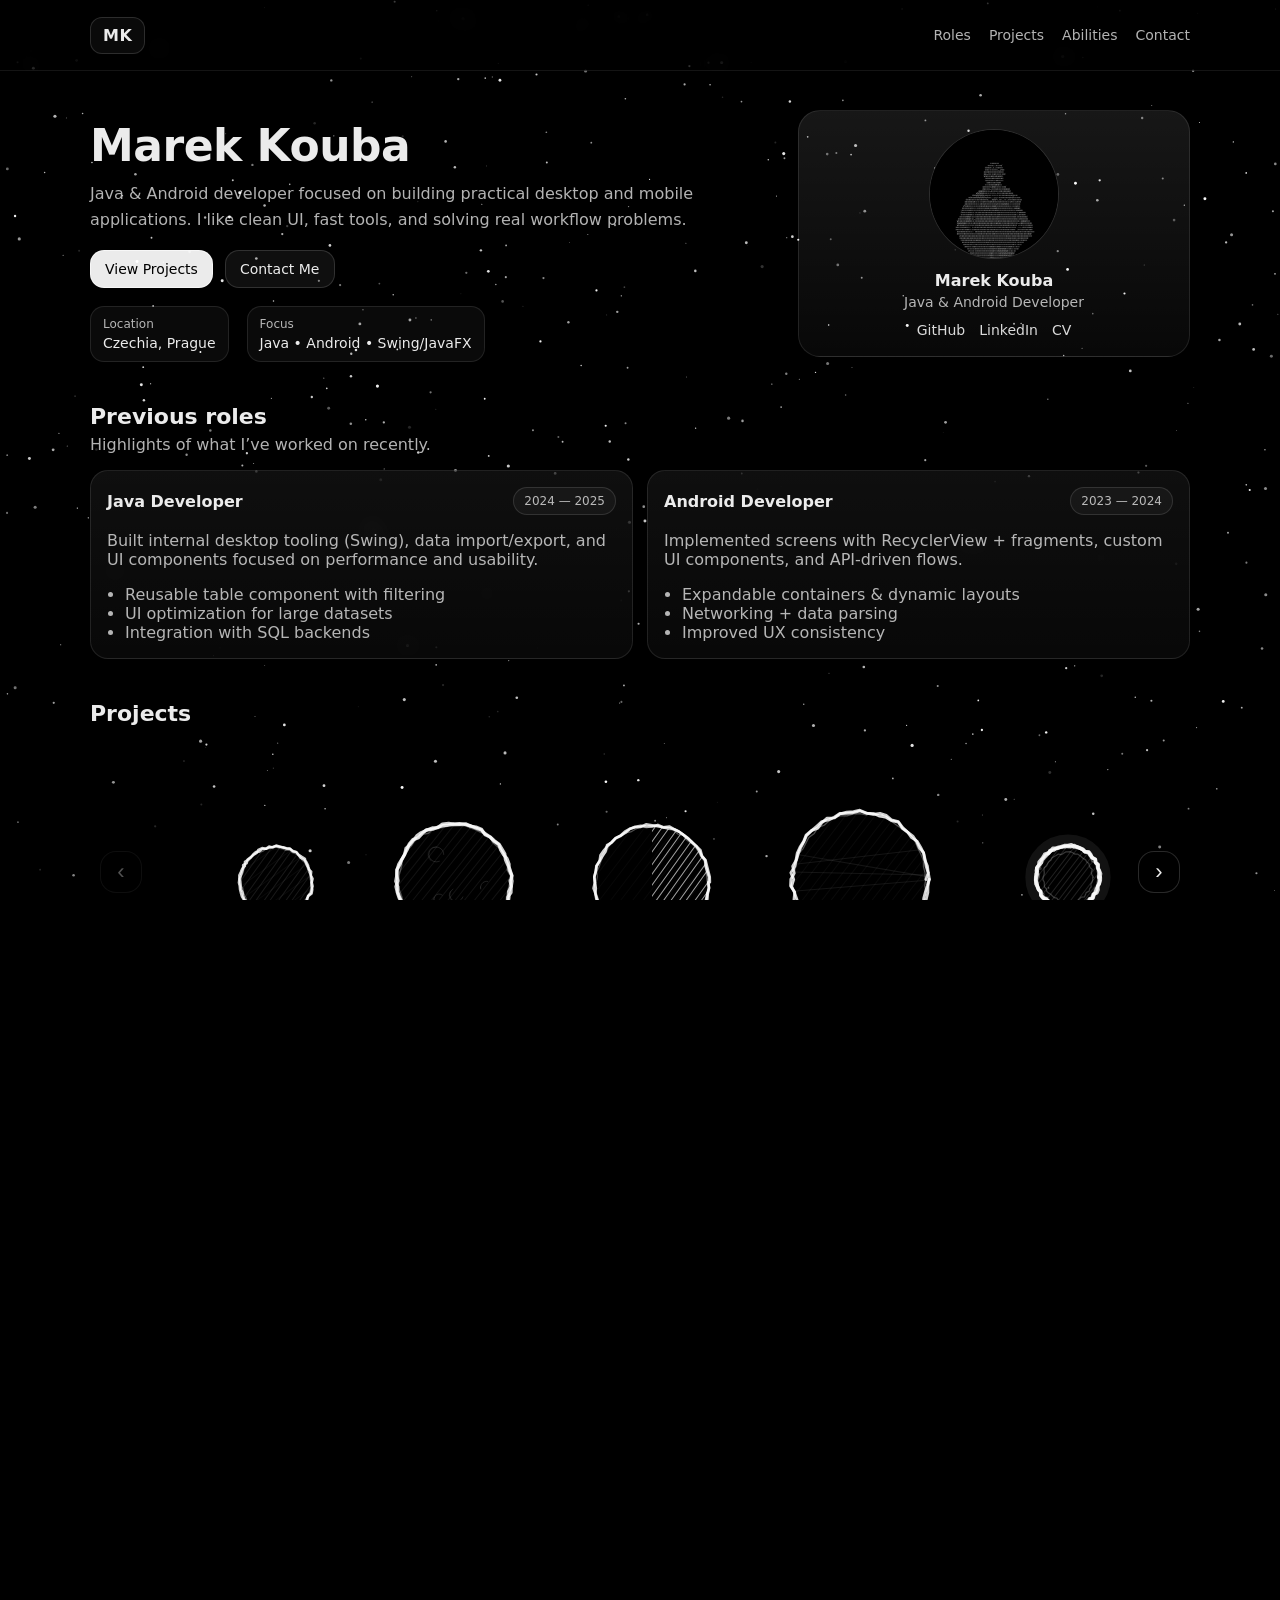
==== public/index.html @ e380ff1f "Added skill constelation" ====
<!doctype html>
<html lang="en">

<head>
  <meta charset="UTF-8" />
  <meta name="viewport" content="width=device-width, initial-scale=1.0" />
  <title>Marek Kouba</title>
  <link rel="stylesheet" href="../src/styles/background.css" />
  <link rel="stylesheet" href="../src/styles/styles.css" />
  <link rel="stylesheet" href="../src/styles/planets.css" />
</head>

<body>
  <canvas id="starfield" aria-hidden="true"></canvas>

  <header class="topbar">
    <div class="container topbar__inner">
      <a class="brand" href="#top">MK</a>
      <nav class="nav">
        <a href="#roles">Roles</a>
        <a href="#projects">Projects</a>
        <a href="#skills">Abilities</a>
        <a href="#contact">Contact</a>
      </nav>
    </div>
  </header>

  <main id="top" class="container page">
    <!-- HERO -->
    <section class="hero">
      <div class="hero__left">
        <h1 class="hero__title">Marek Kouba</h1>
        <p class="hero__subtitle">
          Java & Android developer focused on building practical desktop and mobile applications.
          I like clean UI, fast tools, and solving real workflow problems.
        </p>

        <div class="hero__cta">
          <a class="btn btn--primary" href="#projects">View Projects</a>
          <a class="btn btn--ghost" href="#contact">Contact Me</a>
        </div>

        <div class="hero__meta">
          <div class="meta-item">
            <span class="meta-label">Location</span>
            <span class="meta-value">Czechia, Prague</span>
          </div>
          <div class="meta-item">
            <span class="meta-label">Focus</span>
            <span class="meta-value">Java • Android • Swing/JavaFX</span>
          </div>
        </div>
      </div>

      <aside class="hero__right">
        <div class="avatar-card">
          <img class="avatar" src="./assets/img/profile.png" alt="Profile photo of Marek Kouba" />
          <div class="avatar-card__text">
            <div class="avatar-card__name">Marek Kouba</div>
            <div class="avatar-card__desc">Java & Android Developer</div>
          </div>
          <div class="avatar-card__links">
            <a href="https://github.com/ArqonOne" target="blank" aria-label="GitHub">GitHub</a>
            <a href="https://www.linkedin.com/in/marek-kouba-42253a305/" target="blank" aria-label="LinkedIn">LinkedIn</a>
            <a href="#" aria-label="CV">CV</a>
          </div>
        </div>
      </aside>
    </section>

    <!-- ROLES -->
    <section id="roles" class="section">
      <div class="section__head">
        <h2>Previous roles</h2>
        <p>Highlights of what I’ve worked on recently.</p>
      </div>

      <div class="grid grid--2">
        <article class="card">
          <div class="card__top">
            <h3>Java Developer</h3>
            <span class="chip">2024 — 2025</span>
          </div>
          <p class="muted">
            Built internal desktop tooling (Swing), data import/export, and UI components focused on performance
            and usability.
          </p>
          <ul class="list">
            <li>Reusable table component with filtering</li>
            <li>UI optimization for large datasets</li>
            <li>Integration with SQL backends</li>
          </ul>
        </article>

        <article class="card">
          <div class="card__top">
            <h3>Android Developer</h3>
            <span class="chip">2023 — 2024</span>
          </div>
          <p class="muted">
            Implemented screens with RecyclerView + fragments, custom UI components, and API-driven flows.
          </p>
          <ul class="list">
            <li>Expandable containers & dynamic layouts</li>
            <li>Networking + data parsing</li>
            <li>Improved UX consistency</li>
          </ul>
        </article>
      </div>
    </section>

    <!-- PROJECTS (Planets) -->
    <section id="projects" class="section">
      <div class="section__head">
        <h2>Projects</h2>
      </div>

      <div class="planets-block" id="planetsBlock">
        <div id="planetsTip" class="planets-tip" aria-hidden="true"></div>
        <canvas id="planetsCanvas" class="planets-canvas" aria-hidden="true"></canvas>
      </div>

      <!-- Project modal -->
      <div id="projectModal" class="pmodal" aria-hidden="true" role="dialog" aria-label="Project details">
        <div class="pmodal__overlay" data-close></div>

        <div class="pmodal__panel" role="document">
          <button class="pmodal__close" type="button" aria-label="Close" data-close>×</button>

          <div class="pmodal__head">
            <h3 id="pTitle" class="pmodal__title"></h3>
            <a id="pLink" class="pmodal__link" href="#" target="_blank" rel="noopener">More info →</a>
          </div>

          <div class="pmodal__body">
            <p id="pDesc" class="pmodal__desc"></p>

            <div class="pmodal__carousel" aria-label="Project images">
            <button id="pPrev" class="pmodal__nav" type="button" aria-label="Previous image">‹</button>

            <div class="pmodal__imgwrap">
              <img id="pImg" class="pmodal__img" alt="" />
              <div id="pImgEmpty" class="pmodal__empty muted">No images yet.</div>
            </div>

            <button id="pNext" class="pmodal__nav" type="button" aria-label="Next image">›</button>
          </div>

            <div id="pDots" class="pmodal__dots" aria-label="Image selector"></div>
          </div>
        </div>
      </div>
    </section>

    <!-- SKILLS -->
    <section id="skills" class="section">
      <div class="section__head">
        <h2>Abilities</h2>
        <p>Languages, frameworks, tooling — the stack I’m comfortable with.</p>
      </div>

      <div class="constellation-grid">
        <article class="constellation">
          <h3>Core Languages</h3>
          <div class="constellation__map" aria-label="Core Languages skill constellation">
            <span class="skill-star skill-star--large" style="--x: 16%; --y: 38%;">Java</span>
            <span class="skill-star" style="--x: 42%; --y: 18%;">C++</span>
            <span class="skill-star" style="--x: 68%; --y: 40%;">C#</span>
            <span class="skill-star" style="--x: 38%; --y: 72%;">C</span>
            <span class="skill-star" style="--x: 80%; --y: 74%;">Python</span>
          </div>
        </article>

        <article class="constellation">
          <h3>App Interfaces</h3>
          <div class="constellation__map" aria-label="App Interfaces skill constellation">
            <span class="skill-star skill-star--large" style="--x: 20%; --y: 28%;">Android SDK</span>
            <span class="skill-star" style="--x: 56%; --y: 22%;">Swing</span>
            <span class="skill-star" style="--x: 78%; --y: 52%;">JavaFX</span>
            <span class="skill-star" style="--x: 36%; --y: 76%;">RecyclerView</span>
          </div>
        </article>

        <article class="constellation">
          <h3>Data & Automation</h3>
          <div class="constellation__map" aria-label="Data and Automation skill constellation">
            <span class="skill-star skill-star--large" style="--x: 18%; --y: 64%;">SQL</span>
            <span class="skill-star" style="--x: 46%; --y: 26%;">SQL Server</span>
            <span class="skill-star" style="--x: 72%; --y: 34%;">Selenium</span>
            <span class="skill-star" style="--x: 66%; --y: 76%;">Matlab</span>
          </div>
        </article>

        <article class="constellation">
          <h3>Web Tools</h3>
          <div class="constellation__map" aria-label="Web Tools skill constellation">
            <span class="skill-star skill-star--large" style="--x: 20%; --y: 30%;">JavaScript</span>
            <span class="skill-star" style="--x: 56%; --y: 24%;">HTML/CSS</span>
            <span class="skill-star" style="--x: 76%; --y: 62%;">Shopify</span>
            <span class="skill-star" style="--x: 34%; --y: 78%;">Git</span>
            <span class="skill-star" style="--x: 74%; --y: 16%;">Maven</span>
          </div>
        </article>
      </div>
    </section>

    <!-- CONTACT -->
    <!-- <section id="contact" class="section">
        <div class="section__head">
          <h2>Contact me</h2>
          <p>Best way to reach me is email, but feel free to use the form.</p>
        </div>

        <div class="grid grid--2">
          <article class="card">
            <h3>Direct</h3>
            <p class="muted">
              <img src="./assets/icons/icons8-mail-24.png" alt="Email:"/>
              <strong>Email:</strong> <a href="mailto:marekkoubam@gmail.com">marekkoubam@gmail.com</a><br />
              <strong>LinkedIn:</strong> <a href="#https://www.linkedin.com/in/marek-kouba-42253a305">https://www.linkedin.com/in/marek-kouba-42253a305/</a><br />
              <strong>GitHub:</strong> <a href="#">github.com</a><br />
              <strong>LinkedIn:</strong> <a href="#">github.com</a><br />
              <strong>GitHub:</strong> <a href="#">github.com</a><br />
              <strong>GitHub:</strong> <a href="#">github.com</a><br />
              <strong>GitHub:</strong> <a href="#">github.com</a>
            </p>
          </article>

          <article class="card">
            <h3>Message</h3>
            <form class="form" onsubmit="event.preventDefault(); alert('Hook this to Formspree/Supabase next.');">
              <label>
                Name
                <input type="text" name="name" placeholder="Your name" required />
              </label>

              <label>
                Email
                <input type="email" name="email" placeholder="you@email.com" required />
              </label>

              <label>
                Message
                <textarea name="message" rows="5" placeholder="Write your message..." required></textarea>
              </label>

              <button class="btn btn--primary" type="submit">Send</button>
            </form>
          </article>
        </div>
      </section> -->

    <footer class="footer">
      <span class="muted">© <span id="y"></span> Marek Kouba</span>
    </footer>
  </main>

  <script src="../src/js/stars.js"></script>
  <script>
    document.getElementById("y").textContent = new Date().getFullYear();
  </script>
  <script type="module" src="../src/js/projects-planets.js"></script>

</body>

</html>
---- src/styles/background.css ----
:root {
  --bg: #000;
}

/* Base page background */
html,
body {
  height: 100%;
  margin: 0;
  background: var(--bg);
  overflow-x: hidden;
}

/* Background canvas */
#starfield {
  position: fixed;
  inset: 0;
  width: 100vw;
  height: 100vh;
  z-index: 0;
  pointer-events: none;
  display: block;
}
---- src/styles/styles.css ----
:root {
  --text: rgba(255, 255, 255, 0.92);
  --muted: rgba(255, 255, 255, 0.7);
  --card: rgba(255, 255, 255, 0.06);
  --card2: rgba(255, 255, 255, 0.09);
  --border: rgba(255, 255, 255, 0.10);
  --accent: rgba(255, 255, 255, 0.92);
}

html,
body {
  color: var(--text);
  font-family: system-ui, -apple-system, Segoe UI, Roboto, Arial, sans-serif;
}

.container {
  width: min(1100px, calc(100% - 48px));
  margin: 0 auto;
}

.page {
  position: relative;
  z-index: 1;
  padding: 110px 0 64px;
}

/* Topbar */
.topbar {
  position: fixed;
  top: 0;
  left: 0;
  right: 0;
  z-index: 5;
  background: rgba(0, 0, 0, 0.35);
  border-bottom: 1px solid rgba(255, 255, 255, 0.08);
  backdrop-filter: blur(10px);
}

.topbar__inner {
  display: flex;
  align-items: center;
  justify-content: space-between;
  height: 70px;
}

.brand {
  text-decoration: none;
  color: var(--text);
  font-weight: 700;
  letter-spacing: 0.5px;
  border: 1px solid rgba(255, 255, 255, 0.14);
  border-radius: 12px;
  padding: 8px 12px;
  background: rgba(255, 255, 255, 0.04);
}

.nav {
  display: flex;
  gap: 18px;
}

.nav a {
  color: var(--muted);
  text-decoration: none;
  font-size: 14px;
}

.nav a:hover {
  color: var(--text);
}

/* Sections */
.section {
  margin-top: 42px;
}

.section__head {
  margin-bottom: 16px;
}

.section__head h2 {
  margin: 0 0 6px;
  font-size: 22px;
}

.section__head p {
  margin: 0;
  color: var(--muted);
}

.hero {
  display: grid;
  grid-template-columns: 1.4fr 0.8fr;
  gap: 22px;
  align-items: start;
}

.hero__title {
  margin: 10px 0 10px;
  font-size: 44px;
  letter-spacing: -0.5px;
}

.hero__subtitle {
  margin: 0;
  color: var(--muted);
  line-height: 1.6;
  max-width: 60ch;
}

.hero__cta {
  display: flex;
  gap: 12px;
  margin-top: 18px;
}

.hero__meta {
  display: flex;
  gap: 18px;
  margin-top: 18px;
  flex-wrap: wrap;
}

.meta-item {
  padding: 10px 12px;
  border: 1px solid var(--border);
  border-radius: 14px;
  background: rgba(255, 255, 255, 0.04);
}

.meta-label {
  display: block;
  font-size: 12px;
  color: var(--muted);
}

.meta-value {
  display: block;
  margin-top: 4px;
  font-size: 14px;
}

/* Cards + grids */
.grid {
  display: grid;
  gap: 14px;
}

.grid--2 {
  grid-template-columns: repeat(2, minmax(0, 1fr));
}

.grid--3 {
  grid-template-columns: repeat(3, minmax(0, 1fr));
}

.card {
  border: 1px solid var(--border);
  border-radius: 18px;
  background: linear-gradient(180deg, var(--card), rgba(255, 255, 255, 0.03));
  backdrop-filter: blur(10px);
  padding: 16px 16px;
}

.card__top {
  display: flex;
  align-items: center;
  justify-content: space-between;
  gap: 12px;
}

.card h3 {
  margin: 0;
  font-size: 16px;
}

.muted {
  color: var(--muted);
}

.list {
  margin: 10px 0 0;
  padding-left: 18px;
  color: var(--muted);
}

.chip {
  font-size: 12px;
  padding: 6px 10px;
  border-radius: 999px;
  border: 1px solid rgba(255, 255, 255, 0.12);
  background: rgba(255, 255, 255, 0.04);
  color: var(--muted);
}

.card__links {
  display: flex;
  gap: 12px;
  margin-top: 12px;
}

.card__links a,
.avatar-card__links a,
.card a {
  color: rgba(255, 255, 255, 0.85);
  text-decoration: none;
  font-size: 14px;
}

.card a:hover {
  text-decoration: underline;
}

/* Avatar card */
.avatar-card {
  border: 1px solid var(--border);
  border-radius: 22px;
  background: linear-gradient(180deg, var(--card2), rgba(255, 255, 255, 0.03));
  padding: 18px;
  display: grid;
  gap: 12px;
  justify-items: center;
  text-align: center;
}

.avatar {
  width: 128px;
  height: 128px;
  border-radius: 50%;
  object-fit: cover;
  background: #000;
  border: 1px solid rgba(255, 255, 255, 0.18);
}

.avatar-card__name {
  font-weight: 700;
}

.avatar-card__desc {
  margin-top: 4px;
  color: var(--muted);
  font-size: 14px;
}

.avatar-card__links {
  display: flex;
  gap: 14px;
}

/* Skills pills */
.pill-grid {
  display: flex;
  flex-wrap: wrap;
  gap: 10px;
  margin-top: 10px;
}

.pill {
  padding: 8px 10px;
  border-radius: 999px;
  border: 1px solid rgba(255, 255, 255, 0.12);
  background: rgba(255, 255, 255, 0.04);
  color: rgba(255, 255, 255, 0.85);
  font-size: 13px;
}

/* Skill constellations */
.constellation-grid {
  display: grid;
  grid-template-columns: repeat(2, minmax(0, 1fr));
  gap: 14px;
}

.constellation {
  border: 1px solid var(--border);
  border-radius: 8px;
  background:
    radial-gradient(circle at 18% 24%, rgba(255,255,255,0.16) 0 1px, transparent 1.6px),
    radial-gradient(circle at 82% 18%, rgba(255,255,255,0.10) 0 1px, transparent 1.6px),
    radial-gradient(circle at 62% 78%, rgba(255,255,255,0.12) 0 1px, transparent 1.6px),
    linear-gradient(180deg, rgba(255,255,255,0.055), rgba(255,255,255,0.025));
  padding: 14px;
  overflow: hidden;
}

.constellation h3 {
  margin: 0;
  font-size: 15px;
  letter-spacing: 0;
}

.constellation__map {
  position: relative;
  height: 190px;
  margin-top: 10px;
}

.constellation__lines {
  position: absolute;
  inset: 0;
  width: 100%;
  height: 100%;
  overflow: visible;
  pointer-events: none;
}

.constellation__lines line {
  fill: none;
  stroke: rgba(255,255,255,0.52);
  stroke-width: 0.7;
  stroke-linecap: round;
  vector-effect: non-scaling-stroke;
  filter: drop-shadow(0 0 7px rgba(255,255,255,0.22));
}

.skill-star {
  position: absolute;
  left: var(--x);
  top: var(--y);
  transform: translate(-3.5px, -50%);
  display: inline-flex;
  align-items: center;
  justify-content: flex-start;
  min-width: 7px;
  height: 7px;
  border-radius: 999px;
  color: rgba(255,255,255,0.82);
  font-size: 12px;
  line-height: 1;
  white-space: nowrap;
  text-shadow: 0 0 12px rgba(255,255,255,0.35);
}

.skill-star::before {
  content: "";
  width: 7px;
  height: 7px;
  flex: 0 0 auto;
  margin-right: 6px;
  border-radius: 999px;
  background: rgba(255,255,255,0.92);
  box-shadow:
    0 0 0 1px rgba(255,255,255,0.18),
    0 0 14px rgba(255,255,255,0.38);
}

.skill-star--large::before {
  width: 10px;
  height: 10px;
}

.skill-star--large {
  transform: translate(-5px, -50%);
}

.constellation:hover .skill-star::before {
  box-shadow:
    0 0 0 1px rgba(255,255,255,0.28),
    0 0 18px rgba(255,255,255,0.55);
}

.constellation:hover .constellation__lines line {
  stroke: rgba(255,255,255,0.74);
}

/* Buttons */
.btn {
  display: inline-flex;
  align-items: center;
  justify-content: center;
  padding: 10px 14px;
  border-radius: 14px;
  border: 1px solid rgba(255, 255, 255, 0.14);
  text-decoration: none;
  font-size: 14px;
  color: var(--text);
  background: rgba(255, 255, 255, 0.06);
}

.btn--primary {
  background: rgba(255, 255, 255, 0.92);
  color: #000;
  border-color: rgba(255, 255, 255, 0.6);
}

.btn--ghost:hover {
  background: rgba(255, 255, 255, 0.10);
}

/* Form */
.form {
  display: grid;
  gap: 10px;
}

label {
  display: grid;
  gap: 6px;
  font-size: 13px;
  color: var(--muted);
}

input,
textarea {
  width: 100%;
  padding: 10px 12px;
  border-radius: 14px;
  border: 1px solid rgba(255, 255, 255, 0.12);
  background: rgba(0, 0, 0, 0.35);
  color: var(--text);
  outline: none;
}

input:focus,
textarea:focus {
  border-color: rgba(255, 255, 255, 0.35);
}

/* Footer */
.footer {
  margin-top: 44px;
  padding-top: 18px;
  border-top: 1px solid rgba(255, 255, 255, 0.10);
}

/* Responsive */
@media (max-width: 920px) {
  .hero {
    grid-template-columns: 1fr;
  }

  .grid--3 {
    grid-template-columns: 1fr;
  }

  .grid--2 {
    grid-template-columns: 1fr;
  }

  .constellation-grid {
    grid-template-columns: 1fr;
  }

  .topbar__inner {
    gap: 14px;
  }

  .nav {
    gap: 12px;
    flex-wrap: wrap;
    justify-content: flex-end;
  }
}
---- src/styles/planets.css ----
/* planets.css */

/* The block that defines the section size */
.planets-block {
  position: relative;
  height: 260px;
  border-radius: 18px;
  /* border: 1px solid rgba(255, 255, 255, 0.1); */
  /* background: rgba(255, 255, 255, 0.03); */
  overflow: hidden;
}

/* Canvas is now section-scoped */
.planets-canvas {
  position: absolute;
  inset: 0;
  width: 100%;
  height: 100%;
  display: block;
  pointer-events: auto;
}

/* Tooltip scoped to this block (positioned by JS using fixed coords) */
.planets-tip {
  position: fixed;
  /* keep fixed so it follows cursor nicely */
  z-index: 10;
  pointer-events: none;
  padding: 8px 10px;
  border-radius: 12px;
  border: 1px solid rgba(255, 255, 255, 0.14);
  background: rgba(0, 0, 0, 0.55);
  backdrop-filter: blur(8px);
  font: 12px system-ui, -apple-system, Segoe UI, Roboto, Arial;
  color: rgba(255, 255, 255, 0.9);
  transform: translate(12px, 12px);
  opacity: 0;
  transition: opacity 120ms ease;
  white-space: nowrap;
}

.planets-tip.show {
  opacity: 1;
}

/* ===== Overflow navigation (when planets don't fit) ===== */
.planets-nav{
  position:absolute;
  inset: 0;
  display: none;
  pointer-events: none;
}

.planets-nav.is-visible{ display:block; }

.planets-nav__btn{
  pointer-events: auto;
  position:absolute;
  top: 50%;
  transform: translateY(-50%);
  width: 42px;
  height: 42px;
  border-radius: 16px;
  border: 1px solid rgba(255,255,255,0.16);
  background: rgba(0,0,0,0.35);
  backdrop-filter: blur(6px);
  color: rgba(255,255,255,0.92);
  font-size: 22px;
  cursor: pointer;
  box-shadow: 0 10px 30px rgba(0,0,0,0.35);
}

.planets-nav__btn:disabled{
  opacity: 0.35;
  cursor: default;
}

.planets-nav__btn--left{ left: 10px; }
.planets-nav__btn--right{ right: 10px; }

/* ===== Project popup (anchored to planets) ===== */
.no-scroll { overflow: hidden; }

.pmodal{
  position: fixed;
  inset: 0;
  z-index: 200;
  display: none;
}

.pmodal--visible{ display:block; }

.pmodal__overlay{
  position:absolute;
  inset:0;
  background: transparent;
}

.pmodal__panel{
  position:absolute;            /* positioned by JS near the clicked planet */
  width: 420px;
  max-width: calc(100vw - 24px);
  max-height: min(70vh, 520px);
  overflow: hidden;
  border-radius: 8px;
  border: 1px solid rgba(255,255,255,0.24);
  background:
    radial-gradient(circle at 18% 16%, rgba(255,255,255,0.16) 0 1px, transparent 1.5px),
    radial-gradient(circle at 78% 28%, rgba(255,255,255,0.12) 0 1px, transparent 1.5px),
    radial-gradient(circle at 62% 82%, rgba(255,255,255,0.10) 0 1px, transparent 1.5px),
    linear-gradient(180deg, rgba(13, 13, 15, 0.96), rgba(2, 2, 3, 0.94));
  box-shadow:
    0 0 0 1px rgba(255,255,255,0.05) inset,
    0 0 28px rgba(255,255,255,0.08),
    0 18px 50px rgba(0,0,0,0.55);

  transform: translateY(10px) scale(0.72);
  opacity: 0;
  transition:
    transform 260ms cubic-bezier(.16, 1, .3, 1),
    opacity 180ms ease;
  transform-origin: var(--pmodal-origin, 50% 50%);
}

.pmodal__panel::before{
  content:"";
  position:absolute;
  inset: 10px;
  pointer-events:none;
  border-top: 1px solid rgba(255,255,255,0.62);
  border-left: 1px solid rgba(255,255,255,0.62);
  clip-path: polygon(0 0, 74px 0, 74px 1px, 1px 1px, 1px 74px, 0 74px);
  opacity: 0.8;
}

.pmodal__panel::after{
  content:"";
  position:absolute;
  inset: 10px;
  pointer-events:none;
  border-right: 1px solid rgba(255,255,255,0.62);
  border-bottom: 1px solid rgba(255,255,255,0.62);
  clip-path: polygon(100% 100%, calc(100% - 74px) 100%, calc(100% - 74px) calc(100% - 1px), calc(100% - 1px) calc(100% - 1px), calc(100% - 1px) calc(100% - 74px), 100% calc(100% - 74px));
  opacity: 0.8;
}

.pmodal--open .pmodal__panel{
  transform: translateY(0) scale(1);
  opacity: 1;
}

.pmodal--open .pmodal__body::before{
  animation: planet-scan 1150ms cubic-bezier(.16, 1, .3, 1) 80ms both;
}

@keyframes planet-scan {
  0% { transform: translateY(-18px); opacity: 0; }
  12% { opacity: 0.9; }
  100% { transform: translateY(250px); opacity: 0; }
}

.pmodal__close{
  position:absolute;
  top: 8px;
  right: 8px;
  width: 32px;
  height: 32px;
  border-radius: 12px;
  border: 1px solid rgba(255,255,255,0.16);
  background: rgba(255,255,255,0.07);
  color: rgba(255,255,255,0.9);
  cursor:pointer;
  z-index: 2;
}

.pmodal__head{
  display:flex;
  align-items: baseline;
  justify-content: space-between;
  gap: 10px;
  padding: 30px 44px 0 18px;
  position: relative;
  z-index: 1;
}

.pmodal__head::before{
  content: "SCAN COMPLETE";
  position: absolute;
  left: 18px;
  top: 12px;
  color: rgba(255,255,255,0.72);
  font-size: 10px;
  font-weight: 700;
  letter-spacing: 0.14em;
}

.pmodal__title{
  margin:0;
  font-size: 17px;
  color: rgba(255,255,255,0.96);
}

.pmodal__link{
  display:inline-flex;
  gap: 6px;
  font-weight: 600;
  font-size: 13px;
  text-decoration: none;
  color: rgba(255,255,255,0.84);
}

.pmodal__body{
  padding: 10px 18px 18px;
  position: relative;
  z-index: 1;
}

.pmodal__body::before{
  content:"";
  position:absolute;
  left: 12px;
  right: 12px;
  top: 0;
  height: 42px;
  pointer-events:none;
  opacity: 0;
  background:
    linear-gradient(180deg, rgba(255,255,255,0), rgba(255,255,255,0.16), rgba(255,255,255,0)),
    linear-gradient(90deg, transparent, rgba(255,255,255,0.50), transparent);
  filter: drop-shadow(0 0 12px rgba(255,255,255,0.24));
}

.pmodal__desc{
  margin: 0 0 10px;
  padding: 0;
  border-left: 0;
  background: transparent;
  color: rgba(255,255,255,0.78);
  line-height: 1.4;
  font-size: 13px;
  position: relative;
}

.pmodal__carousel{
  display:grid;
  grid-template-columns: 40px 1fr 40px;
  align-items:center;
  gap: 8px;
}

.pmodal__nav{
  width: 40px;
  height: 40px;
  border-radius: 14px;
  border: 1px solid rgba(255,255,255,0.16);
  background: rgba(255,255,255,0.06);
  color: rgba(255,255,255,0.9);
  font-size: 22px;
  cursor: pointer;
}

.pmodal__nav:disabled{ opacity: 0.35; cursor: default; }

.pmodal__imgwrap{
  position: relative;
  border-radius: 8px;
  border: 1px solid rgba(255,255,255,0.14);
  background: rgba(255,255,255,0.035);
  overflow: hidden;
  height: 220px;
  display: grid;
  place-items: center;
}

.pmodal__img{
  width:100%;
  height:100%;
  object-fit: contain;
  display:block;
}

.pmodal__empty{
  position:absolute;
  inset:0;
  display:grid;
  place-items:center;
  color: rgba(255,255,255,0.55);
  font-size: 13px;
}

.pmodal__dots{
  display:flex;
  justify-content:center;
  gap: 8px;
  padding-top: 10px;
}

.pmodal__dot{
  width: 8px;
  height: 8px;
  border-radius: 999px;
  border: 1px solid rgba(255,255,255,0.22);
  background: rgba(255,255,255,0.18);
  cursor:pointer;
}

.pmodal__dot.is-active{
  background: rgba(255,255,255,0.85);
}


@media (max-width: 560px) {
  .planets-block { height: 300px; }
  .pmodal__panel { width: 360px; }
  .pmodal__imgwrap { height: 190px; }
}
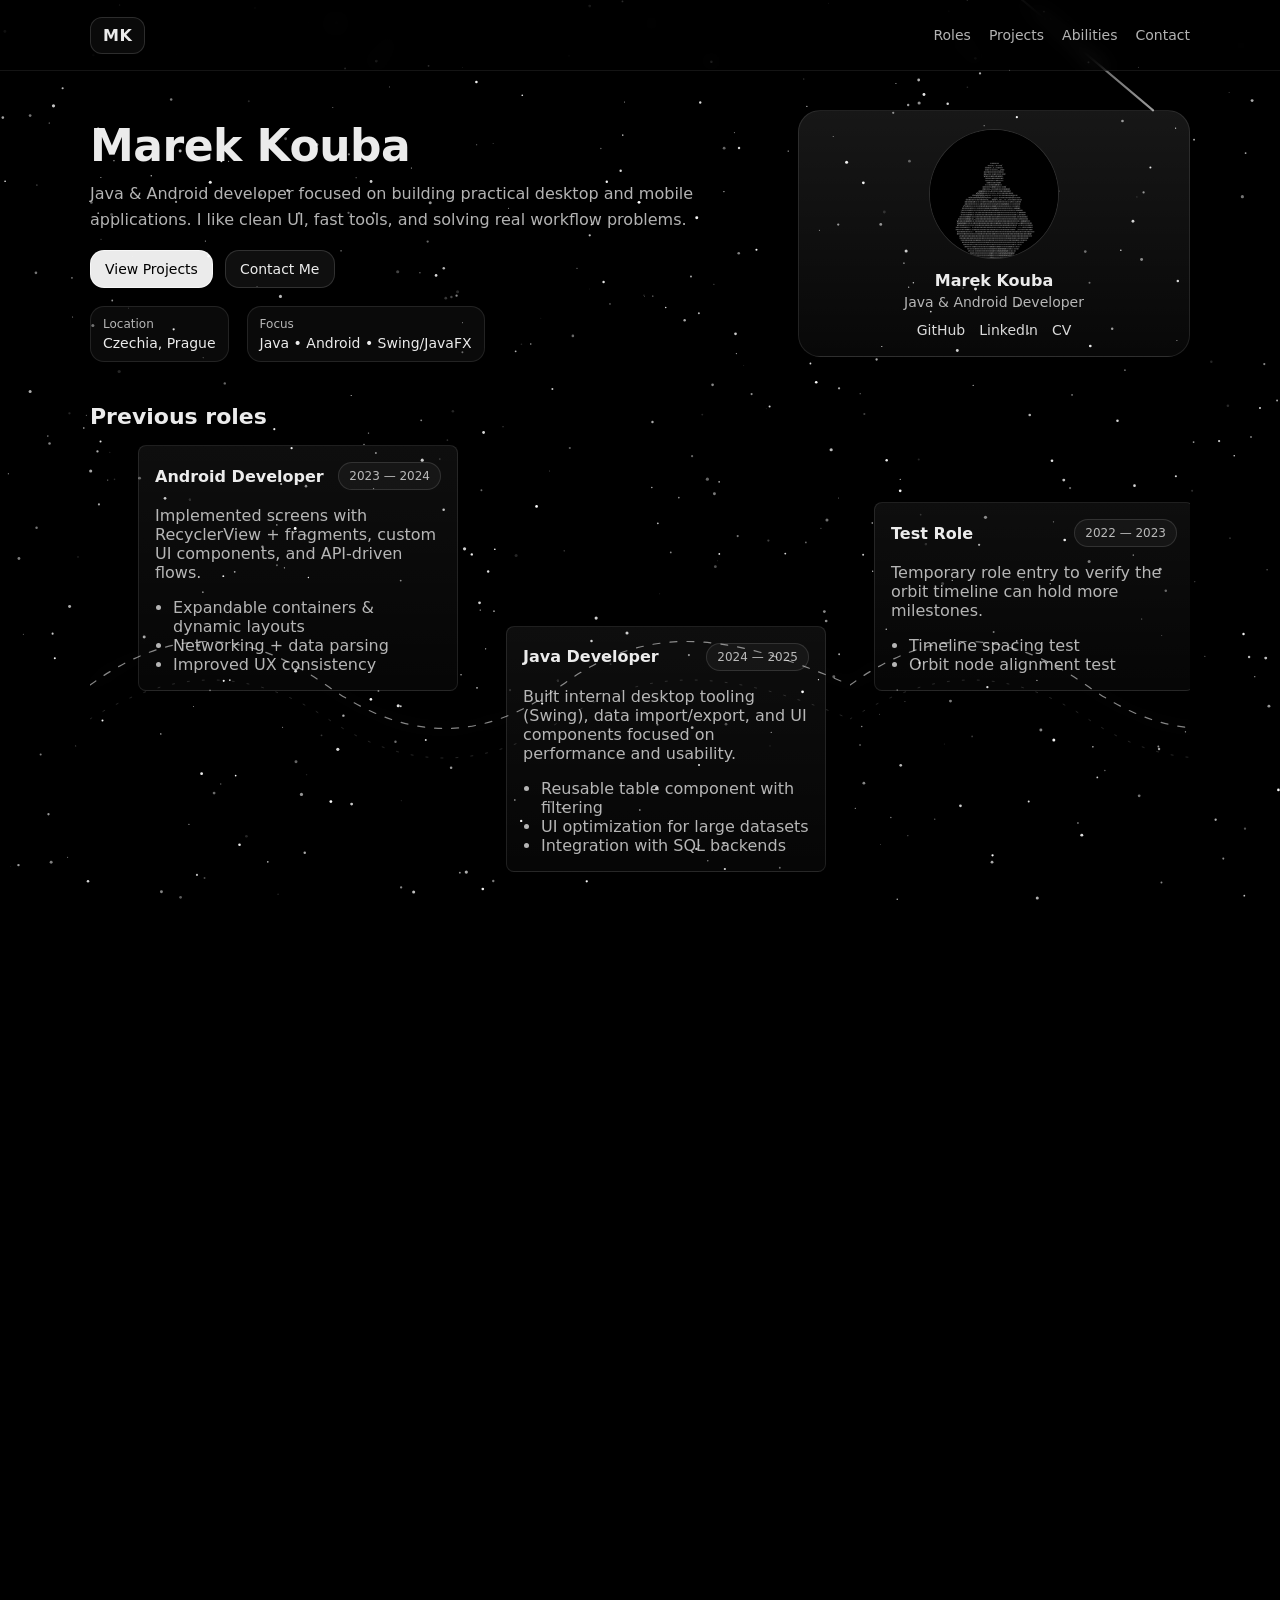
==== commit 70d63584: "Previous roles trajectory" ====
--- a/public/index.html
+++ b/public/index.html
@@ -72,40 +72,94 @@
     <section id="roles" class="section">
       <div class="section__head">
         <h2>Previous roles</h2>
-        <p>Highlights of what I’ve worked on recently.</p>
-      </div>
-
-      <div class="grid grid--2">
-        <article class="card">
-          <div class="card__top">
-            <h3>Java Developer</h3>
-            <span class="chip">2024 — 2025</span>
-          </div>
-          <p class="muted">
-            Built internal desktop tooling (Swing), data import/export, and UI components focused on performance
-            and usability.
-          </p>
-          <ul class="list">
-            <li>Reusable table component with filtering</li>
-            <li>UI optimization for large datasets</li>
-            <li>Integration with SQL backends</li>
-          </ul>
-        </article>
-
-        <article class="card">
-          <div class="card__top">
-            <h3>Android Developer</h3>
-            <span class="chip">2023 — 2024</span>
-          </div>
-          <p class="muted">
-            Implemented screens with RecyclerView + fragments, custom UI components, and API-driven flows.
-          </p>
-          <ul class="list">
-            <li>Expandable containers & dynamic layouts</li>
-            <li>Networking + data parsing</li>
-            <li>Improved UX consistency</li>
-          </ul>
-        </article>
+      </div>
+
+      <div class="orbit-timeline" aria-label="Career timeline">
+        <div class="orbit-timeline__track">
+          <!-- Add more roles by copying an orbit-event. The orbit track scrolls horizontally. -->
+          <article class="orbit-event">
+            <div class="orbit-event__body">
+              <div class="orbit-event__top">
+                <h3>Android Developer</h3>
+                <span class="chip">2023 — 2024</span>
+              </div>
+              <p class="muted">
+                Implemented screens with RecyclerView + fragments, custom UI components, and API-driven flows.
+              </p>
+              <ul class="list">
+                <li>Expandable containers & dynamic layouts</li>
+                <li>Networking + data parsing</li>
+                <li>Improved UX consistency</li>
+              </ul>
+            </div>
+          </article>
+
+          <article class="orbit-event">
+            <div class="orbit-event__body">
+              <div class="orbit-event__top">
+                <h3>Java Developer</h3>
+                <span class="chip">2024 — 2025</span>
+              </div>
+              <p class="muted">
+                Built internal desktop tooling (Swing), data import/export, and UI components focused on performance
+                and usability.
+              </p>
+              <ul class="list">
+                <li>Reusable table component with filtering</li>
+                <li>UI optimization for large datasets</li>
+                <li>Integration with SQL backends</li>
+              </ul>
+            </div>
+          </article>
+
+          <article class="orbit-event">
+            <div class="orbit-event__body">
+              <div class="orbit-event__top">
+                <h3>Test Role</h3>
+                <span class="chip">2022 — 2023</span>
+              </div>
+              <p class="muted">
+                Temporary role entry to verify the orbit timeline can hold more milestones.
+              </p>
+              <ul class="list">
+                <li>Timeline spacing test</li>
+                <li>Orbit node alignment test</li>
+              </ul>
+            </div>
+          </article>
+
+          <article class="orbit-event">
+            <div class="orbit-event__body">
+              <div class="orbit-event__top">
+                <h3>Test Role</h3>
+                <span class="chip">2022 — 2023</span>
+              </div>
+              <p class="muted">
+                Temporary role entry to verify the orbit timeline can hold more milestones.
+              </p>
+              <ul class="list">
+                <li>Timeline spacing test</li>
+                <li>Orbit node alignment test</li>
+              </ul>
+            </div>
+          </article>
+
+          <article class="orbit-event">
+            <div class="orbit-event__body">
+              <div class="orbit-event__top">
+                <h3>Test Role</h3>
+                <span class="chip">2022 — 2023</span>
+              </div>
+              <p class="muted">
+                Temporary role entry to verify the orbit timeline can hold more milestones.
+              </p>
+              <ul class="list">
+                <li>Timeline spacing test</li>
+                <li>Orbit node alignment test</li>
+              </ul>
+            </div>
+          </article>
+        </div>
       </div>
     </section>
 
--- a/src/styles/styles.css
+++ b/src/styles/styles.css
@@ -209,6 +209,119 @@
 
 .card a:hover {
   text-decoration: underline;
+}
+
+/* Orbit timeline */
+.orbit-timeline {
+  position: relative;
+  margin-top: 4px;
+  overflow-x: auto;
+  overflow-y: hidden;
+  padding: 6px 0 14px;
+  scroll-behavior: smooth;
+  scroll-snap-type: x proximity;
+  scrollbar-color: rgba(255,255,255,0.35) transparent;
+  scrollbar-width: thin;
+}
+
+.orbit-timeline__track {
+  position: relative;
+  display: flex;
+  gap: 48px;
+  width: max-content;
+  min-width: 100%;
+  height: 430px;
+  padding: 18px 48px;
+}
+
+.orbit-timeline__track::before,
+.orbit-timeline__track::after {
+  content: "";
+  position: absolute;
+  left: 0;
+  right: 0;
+  top: 0;
+  bottom: 0;
+  pointer-events: none;
+}
+
+.orbit-timeline__track::before {
+  background:
+    url("data:image/svg+xml,%3Csvg width='760' height='430' viewBox='0 0 760 430' xmlns='http://www.w3.org/2000/svg'%3E%3Cpath d='M0 216 C80 158 154 158 236 216 S392 274 472 216 S628 158 760 216' fill='none' stroke='%23ffffff' stroke-opacity='0.52' stroke-width='1.2' stroke-linecap='round' stroke-dasharray='7 10'/%3E%3C/svg%3E")
+    0 0 / 760px 100% repeat-x;
+  filter: drop-shadow(0 0 9px rgba(255,255,255,0.18));
+}
+
+.orbit-timeline__track::after {
+  background:
+    url("data:image/svg+xml,%3Csvg width='760' height='430' viewBox='0 0 760 430' xmlns='http://www.w3.org/2000/svg'%3E%3Cpath d='M0 250 C84 198 160 198 238 250 S392 302 474 250 S634 198 760 250' fill='none' stroke='%23ffffff' stroke-opacity='0.16' stroke-width='0.9' stroke-linecap='round' stroke-dasharray='2 13'/%3E%3C/svg%3E")
+    0 0 / 760px 100% repeat-x;
+}
+
+.orbit-event {
+  --orbit-y: 50%;
+  position: relative;
+  flex: 0 0 320px;
+  width: 320px;
+  height: 100%;
+  scroll-snap-align: center;
+}
+
+.orbit-event:nth-child(6n + 1) {
+  --orbit-y: 50%;
+}
+
+.orbit-event:nth-child(6n + 2) {
+  --orbit-y: 38%;
+}
+
+.orbit-event:nth-child(6n + 3) {
+  --orbit-y: 50%;
+}
+
+.orbit-event:nth-child(6n + 4) {
+  --orbit-y: 62%;
+}
+
+.orbit-event:nth-child(6n + 5) {
+  --orbit-y: 50%;
+}
+
+.orbit-event:nth-child(6n) {
+  --orbit-y: 38%;
+}
+
+.orbit-event__body {
+  position: absolute;
+  left: 0;
+  right: 0;
+  z-index: 1;
+  border: 1px solid var(--border);
+  border-radius: 8px;
+  background:
+    radial-gradient(circle at 16% 22%, rgba(255,255,255,0.14) 0 1px, transparent 1.6px),
+    linear-gradient(180deg, rgba(255,255,255,0.055), rgba(255,255,255,0.025));
+  padding: 16px;
+}
+
+.orbit-event:nth-child(odd) .orbit-event__body {
+  bottom: calc(100% - var(--orbit-y) - 7px);
+}
+
+.orbit-event:nth-child(even) .orbit-event__body {
+  top: calc(var(--orbit-y) - 7px);
+}
+
+.orbit-event__top {
+  display: flex;
+  align-items: center;
+  justify-content: space-between;
+  gap: 12px;
+}
+
+.orbit-event h3 {
+  margin: 0;
+  font-size: 16px;
 }
 
 /* Avatar card */
@@ -441,6 +554,41 @@
     grid-template-columns: 1fr;
   }
 
+  .orbit-timeline {
+    overflow-x: visible;
+    padding: 0;
+  }
+
+  .orbit-timeline__track {
+    display: grid;
+    gap: 14px;
+    width: 100%;
+    min-width: 0;
+    height: auto;
+    padding: 0;
+  }
+
+  .orbit-timeline__track::before,
+  .orbit-timeline__track::after {
+    display: none;
+  }
+
+  .orbit-event {
+    position: relative;
+    flex: none;
+    height: auto;
+    width: 100%;
+  }
+
+  .orbit-event__body,
+  .orbit-event:nth-child(odd) .orbit-event__body,
+  .orbit-event:nth-child(even) .orbit-event__body {
+    position: relative;
+    top: auto;
+    bottom: auto;
+    padding-left: 38px;
+  }
+
   .topbar__inner {
     gap: 14px;
   }
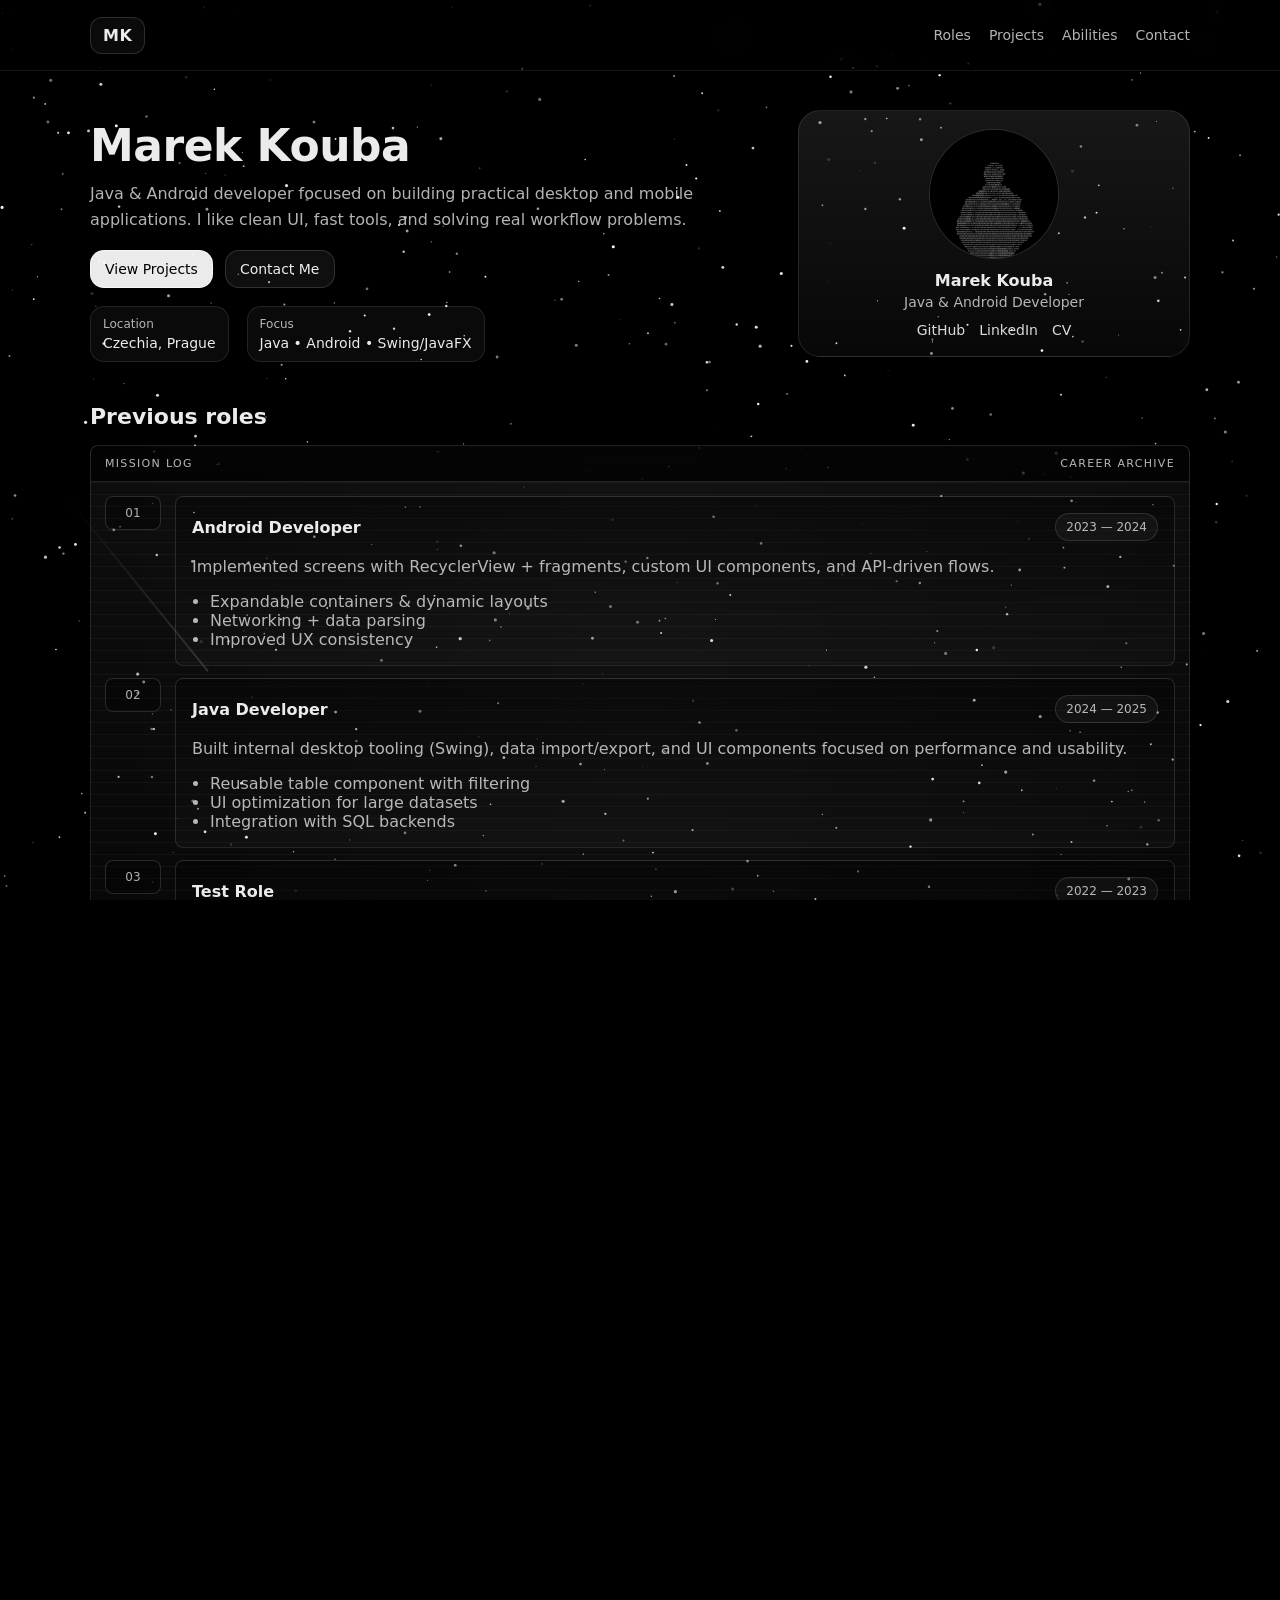
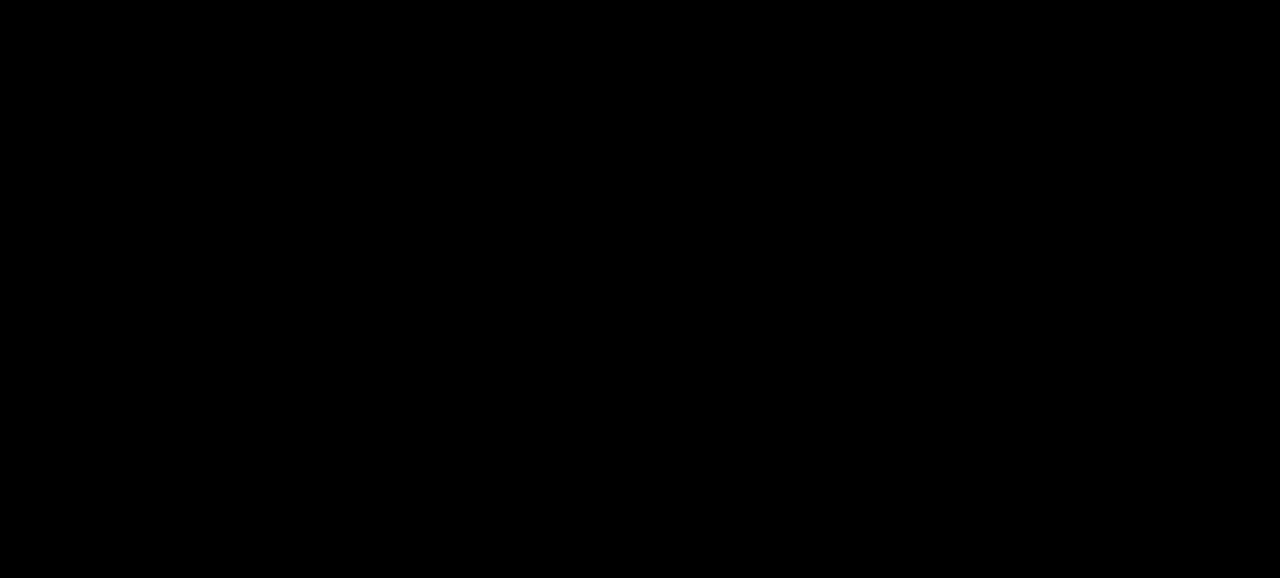
==== commit 2ff404bc: "Previous roles into a mission log" ====
--- a/public/index.html
+++ b/public/index.html
@@ -74,12 +74,16 @@
         <h2>Previous roles</h2>
       </div>
 
-      <div class="orbit-timeline" aria-label="Career timeline">
-        <div class="orbit-timeline__track">
-          <!-- Add more roles by copying an orbit-event. The orbit track scrolls horizontally. -->
-          <article class="orbit-event">
-            <div class="orbit-event__body">
-              <div class="orbit-event__top">
+      <div class="mission-log" aria-label="Career mission log">
+        <div class="mission-log__header" aria-hidden="true">
+          <span>MISSION LOG</span>
+          <span>CAREER ARCHIVE</span>
+        </div>
+        <div class="mission-log__entries">
+          <!-- Add more roles by copying a mission-log__entry. The log scrolls when it grows. -->
+          <article class="mission-log__entry">
+            <div class="mission-log__body">
+              <div class="mission-log__top">
                 <h3>Android Developer</h3>
                 <span class="chip">2023 — 2024</span>
               </div>
@@ -94,9 +98,9 @@
             </div>
           </article>
 
-          <article class="orbit-event">
-            <div class="orbit-event__body">
-              <div class="orbit-event__top">
+          <article class="mission-log__entry">
+            <div class="mission-log__body">
+              <div class="mission-log__top">
                 <h3>Java Developer</h3>
                 <span class="chip">2024 — 2025</span>
               </div>
@@ -112,50 +116,50 @@
             </div>
           </article>
 
-          <article class="orbit-event">
-            <div class="orbit-event__body">
-              <div class="orbit-event__top">
+          <article class="mission-log__entry">
+            <div class="mission-log__body">
+              <div class="mission-log__top">
                 <h3>Test Role</h3>
                 <span class="chip">2022 — 2023</span>
               </div>
               <p class="muted">
-                Temporary role entry to verify the orbit timeline can hold more milestones.
-              </p>
-              <ul class="list">
-                <li>Timeline spacing test</li>
-                <li>Orbit node alignment test</li>
-              </ul>
-            </div>
-          </article>
-
-          <article class="orbit-event">
-            <div class="orbit-event__body">
-              <div class="orbit-event__top">
+                Temporary role entry to verify the mission log can hold more milestones.
+              </p>
+              <ul class="list">
+                <li>Log spacing test</li>
+                <li>Archive scrolling test</li>
+              </ul>
+            </div>
+          </article>
+
+          <article class="mission-log__entry">
+            <div class="mission-log__body">
+              <div class="mission-log__top">
                 <h3>Test Role</h3>
                 <span class="chip">2022 — 2023</span>
               </div>
               <p class="muted">
-                Temporary role entry to verify the orbit timeline can hold more milestones.
-              </p>
-              <ul class="list">
-                <li>Timeline spacing test</li>
-                <li>Orbit node alignment test</li>
-              </ul>
-            </div>
-          </article>
-
-          <article class="orbit-event">
-            <div class="orbit-event__body">
-              <div class="orbit-event__top">
+                Temporary role entry to verify the mission log can hold more milestones.
+              </p>
+              <ul class="list">
+                <li>Log spacing test</li>
+                <li>Archive scrolling test</li>
+              </ul>
+            </div>
+          </article>
+
+          <article class="mission-log__entry">
+            <div class="mission-log__body">
+              <div class="mission-log__top">
                 <h3>Test Role</h3>
                 <span class="chip">2022 — 2023</span>
               </div>
               <p class="muted">
-                Temporary role entry to verify the orbit timeline can hold more milestones.
-              </p>
-              <ul class="list">
-                <li>Timeline spacing test</li>
-                <li>Orbit node alignment test</li>
+                Temporary role entry to verify the mission log can hold more milestones.
+              </p>
+              <ul class="list">
+                <li>Log spacing test</li>
+                <li>Archive scrolling test</li>
               </ul>
             </div>
           </article>
--- a/src/styles/styles.css
+++ b/src/styles/styles.css
@@ -211,115 +211,99 @@
   text-decoration: underline;
 }
 
-/* Orbit timeline */
-.orbit-timeline {
+/* Mission log */
+.mission-log {
   position: relative;
   margin-top: 4px;
-  overflow-x: auto;
-  overflow-y: hidden;
-  padding: 6px 0 14px;
-  scroll-behavior: smooth;
-  scroll-snap-type: x proximity;
-  scrollbar-color: rgba(255,255,255,0.35) transparent;
-  scrollbar-width: thin;
-}
-
-.orbit-timeline__track {
-  position: relative;
-  display: flex;
-  gap: 48px;
-  width: max-content;
-  min-width: 100%;
-  height: 430px;
-  padding: 18px 48px;
-}
-
-.orbit-timeline__track::before,
-.orbit-timeline__track::after {
-  content: "";
-  position: absolute;
-  left: 0;
-  right: 0;
-  top: 0;
-  bottom: 0;
-  pointer-events: none;
-}
-
-.orbit-timeline__track::before {
-  background:
-    url("data:image/svg+xml,%3Csvg width='760' height='430' viewBox='0 0 760 430' xmlns='http://www.w3.org/2000/svg'%3E%3Cpath d='M0 216 C80 158 154 158 236 216 S392 274 472 216 S628 158 760 216' fill='none' stroke='%23ffffff' stroke-opacity='0.52' stroke-width='1.2' stroke-linecap='round' stroke-dasharray='7 10'/%3E%3C/svg%3E")
-    0 0 / 760px 100% repeat-x;
-  filter: drop-shadow(0 0 9px rgba(255,255,255,0.18));
-}
-
-.orbit-timeline__track::after {
-  background:
-    url("data:image/svg+xml,%3Csvg width='760' height='430' viewBox='0 0 760 430' xmlns='http://www.w3.org/2000/svg'%3E%3Cpath d='M0 250 C84 198 160 198 238 250 S392 302 474 250 S634 198 760 250' fill='none' stroke='%23ffffff' stroke-opacity='0.16' stroke-width='0.9' stroke-linecap='round' stroke-dasharray='2 13'/%3E%3C/svg%3E")
-    0 0 / 760px 100% repeat-x;
-}
-
-.orbit-event {
-  --orbit-y: 50%;
-  position: relative;
-  flex: 0 0 320px;
-  width: 320px;
-  height: 100%;
-  scroll-snap-align: center;
-}
-
-.orbit-event:nth-child(6n + 1) {
-  --orbit-y: 50%;
-}
-
-.orbit-event:nth-child(6n + 2) {
-  --orbit-y: 38%;
-}
-
-.orbit-event:nth-child(6n + 3) {
-  --orbit-y: 50%;
-}
-
-.orbit-event:nth-child(6n + 4) {
-  --orbit-y: 62%;
-}
-
-.orbit-event:nth-child(6n + 5) {
-  --orbit-y: 50%;
-}
-
-.orbit-event:nth-child(6n) {
-  --orbit-y: 38%;
-}
-
-.orbit-event__body {
-  position: absolute;
-  left: 0;
-  right: 0;
-  z-index: 1;
   border: 1px solid var(--border);
   border-radius: 8px;
   background:
-    radial-gradient(circle at 16% 22%, rgba(255,255,255,0.14) 0 1px, transparent 1.6px),
+    repeating-linear-gradient(180deg, rgba(255,255,255,0.035) 0 1px, transparent 1px 12px),
+    radial-gradient(circle at 16% 18%, rgba(255,255,255,0.12) 0 1px, transparent 1.6px),
+    radial-gradient(circle at 88% 72%, rgba(255,255,255,0.10) 0 1px, transparent 1.6px),
     linear-gradient(180deg, rgba(255,255,255,0.055), rgba(255,255,255,0.025));
+  overflow: hidden;
+}
+
+.mission-log::before {
+  content: "";
+  position: absolute;
+  inset: 0;
+  pointer-events: none;
+  background:
+    linear-gradient(90deg, transparent, rgba(255,255,255,0.08), transparent);
+  opacity: 0.28;
+}
+
+.mission-log__header {
+  position: sticky;
+  top: 0;
+  z-index: 2;
+  display: flex;
+  align-items: center;
+  justify-content: space-between;
+  gap: 16px;
+  padding: 11px 14px;
+  border-bottom: 1px solid rgba(255,255,255,0.12);
+  background: rgba(0,0,0,0.76);
+  color: rgba(255,255,255,0.72);
+  font-size: 11px;
+  letter-spacing: 0.12em;
+}
+
+.mission-log__entries {
+  position: relative;
+  z-index: 1;
+  display: grid;
+  gap: 12px;
+  max-height: 560px;
+  overflow-y: auto;
+  padding: 14px;
+  scrollbar-color: rgba(255,255,255,0.35) transparent;
+  scrollbar-width: thin;
+}
+
+.mission-log__entry {
+  position: relative;
+  display: grid;
+  grid-template-columns: 56px minmax(0, 1fr);
+  gap: 14px;
+}
+
+.mission-log__entry::before {
+  content: counter(mission-log, decimal-leading-zero);
+  counter-increment: mission-log;
+  align-self: start;
+  border: 1px solid rgba(255,255,255,0.14);
+  border-radius: 8px;
+  padding: 9px 0;
+  background: rgba(0,0,0,0.32);
+  color: rgba(255,255,255,0.68);
+  font-size: 12px;
+  text-align: center;
+}
+
+.mission-log__entries {
+  counter-reset: mission-log;
+}
+
+.mission-log__body {
+  border: 1px solid rgba(255,255,255,0.12);
+  border-radius: 8px;
+  background:
+    radial-gradient(circle at 12% 20%, rgba(255,255,255,0.10) 0 1px, transparent 1.6px),
+    linear-gradient(180deg, rgba(0,0,0,0.34), rgba(255,255,255,0.025));
   padding: 16px;
 }
 
-.orbit-event:nth-child(odd) .orbit-event__body {
-  bottom: calc(100% - var(--orbit-y) - 7px);
-}
-
-.orbit-event:nth-child(even) .orbit-event__body {
-  top: calc(var(--orbit-y) - 7px);
-}
-
-.orbit-event__top {
+.mission-log__top {
   display: flex;
   align-items: center;
   justify-content: space-between;
   gap: 12px;
 }
 
-.orbit-event h3 {
+.mission-log h3 {
   margin: 0;
   font-size: 16px;
 }
@@ -554,39 +538,18 @@
     grid-template-columns: 1fr;
   }
 
-  .orbit-timeline {
-    overflow-x: visible;
-    padding: 0;
-  }
-
-  .orbit-timeline__track {
-    display: grid;
-    gap: 14px;
-    width: 100%;
-    min-width: 0;
-    height: auto;
-    padding: 0;
-  }
-
-  .orbit-timeline__track::before,
-  .orbit-timeline__track::after {
-    display: none;
-  }
-
-  .orbit-event {
-    position: relative;
-    flex: none;
-    height: auto;
-    width: 100%;
-  }
-
-  .orbit-event__body,
-  .orbit-event:nth-child(odd) .orbit-event__body,
-  .orbit-event:nth-child(even) .orbit-event__body {
-    position: relative;
-    top: auto;
-    bottom: auto;
-    padding-left: 38px;
+  .mission-log__header {
+    align-items: flex-start;
+    flex-direction: column;
+    gap: 4px;
+  }
+
+  .mission-log__entries {
+    max-height: none;
+  }
+
+  .mission-log__entry {
+    grid-template-columns: 42px minmax(0, 1fr);
   }
 
   .topbar__inner {
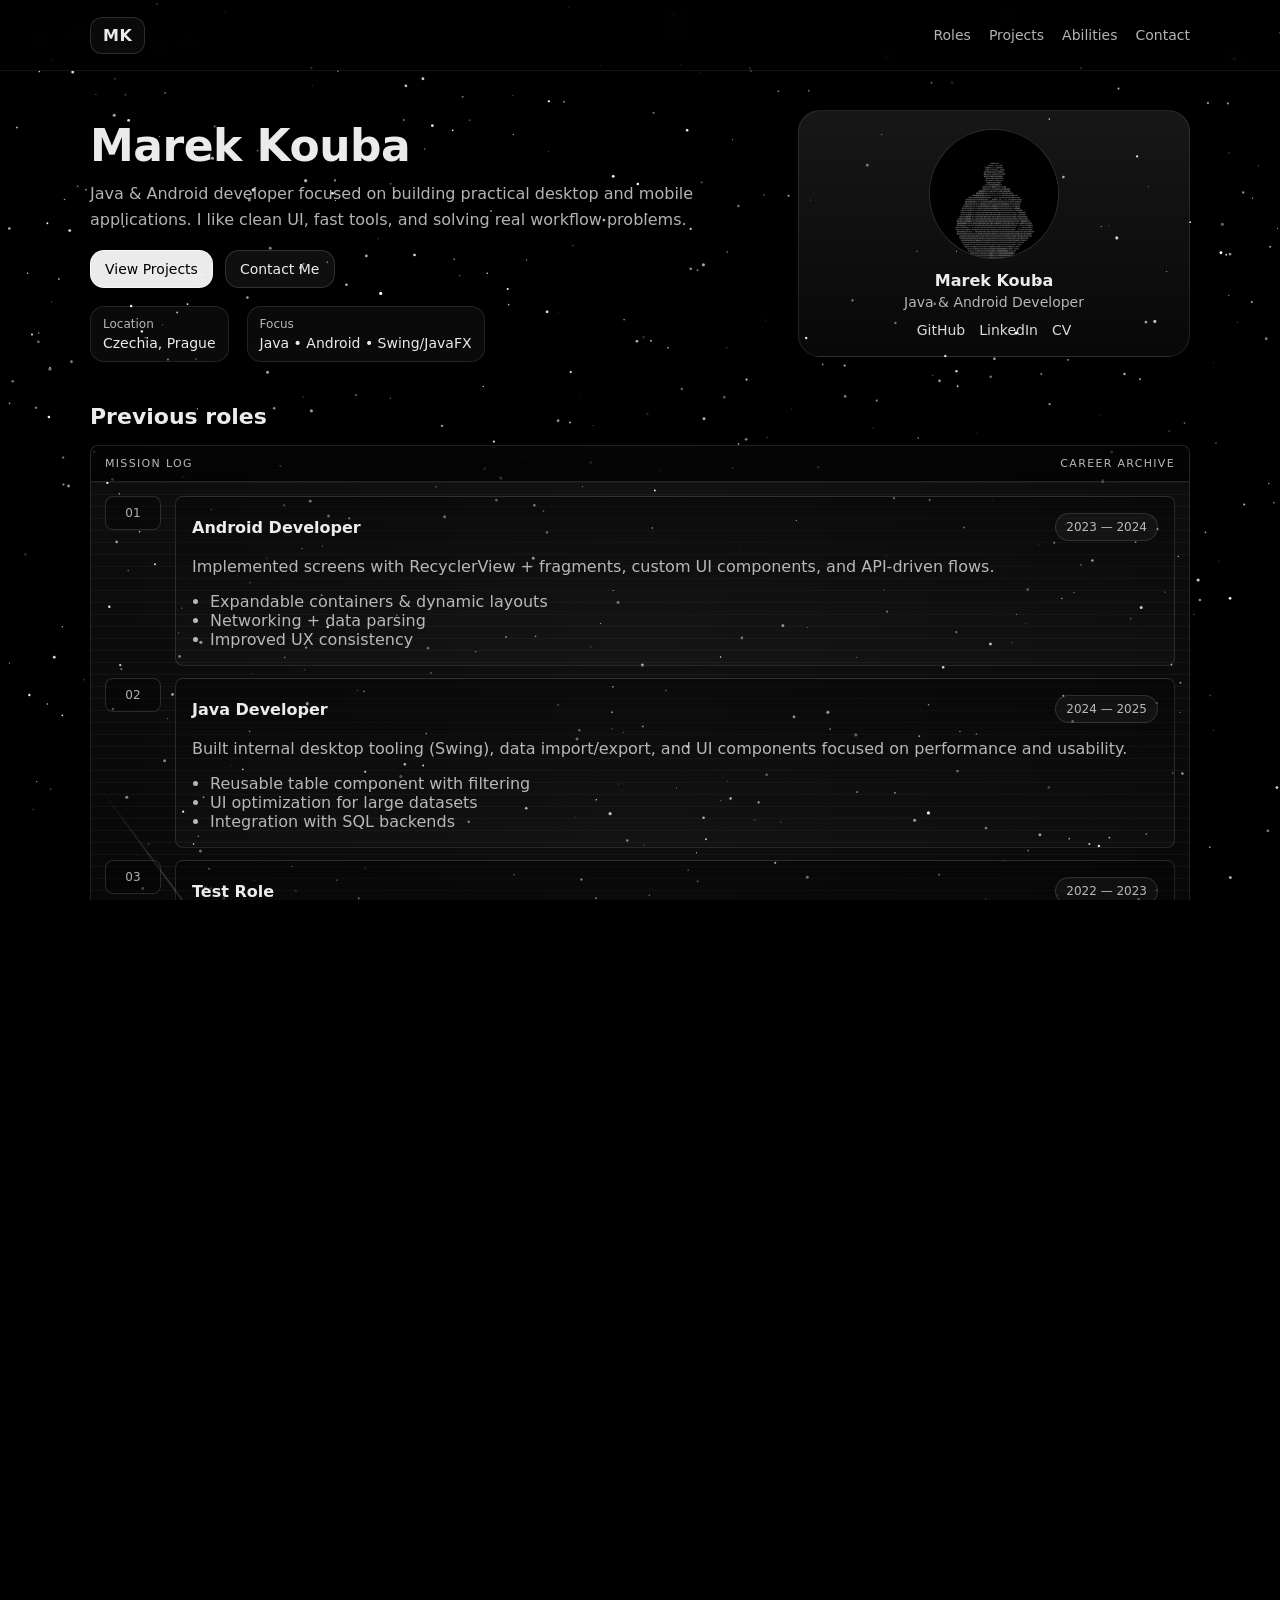
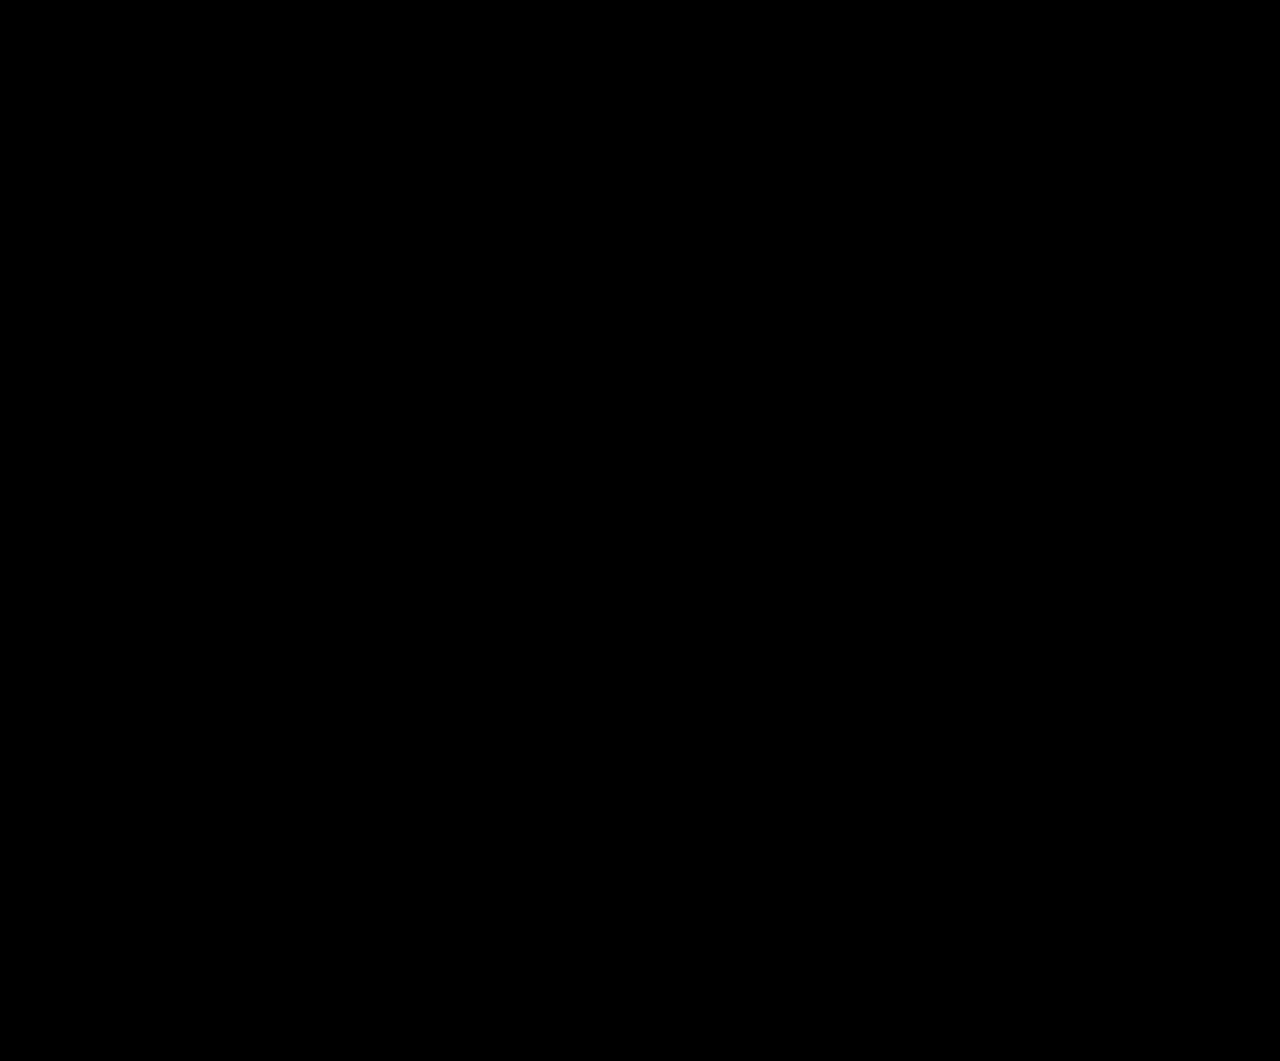
==== commit ada77321: "Contact me form in the mode of terminal" ====
--- a/public/index.html
+++ b/public/index.html
@@ -263,50 +263,53 @@
     </section>
 
     <!-- CONTACT -->
-    <!-- <section id="contact" class="section">
-        <div class="section__head">
-          <h2>Contact me</h2>
-          <p>Best way to reach me is email, but feel free to use the form.</p>
-        </div>
-
-        <div class="grid grid--2">
-          <article class="card">
-            <h3>Direct</h3>
-            <p class="muted">
-              <img src="./assets/icons/icons8-mail-24.png" alt="Email:"/>
-              <strong>Email:</strong> <a href="mailto:marekkoubam@gmail.com">marekkoubam@gmail.com</a><br />
-              <strong>LinkedIn:</strong> <a href="#https://www.linkedin.com/in/marek-kouba-42253a305">https://www.linkedin.com/in/marek-kouba-42253a305/</a><br />
-              <strong>GitHub:</strong> <a href="#">github.com</a><br />
-              <strong>LinkedIn:</strong> <a href="#">github.com</a><br />
-              <strong>GitHub:</strong> <a href="#">github.com</a><br />
-              <strong>GitHub:</strong> <a href="#">github.com</a><br />
-              <strong>GitHub:</strong> <a href="#">github.com</a>
-            </p>
-          </article>
-
-          <article class="card">
-            <h3>Message</h3>
-            <form class="form" onsubmit="event.preventDefault(); alert('Hook this to Formspree/Supabase next.');">
-              <label>
-                Name
-                <input type="text" name="name" placeholder="Your name" required />
-              </label>
-
-              <label>
-                Email
-                <input type="email" name="email" placeholder="you@email.com" required />
-              </label>
-
-              <label>
-                Message
-                <textarea name="message" rows="5" placeholder="Write your message..." required></textarea>
-              </label>
-
-              <button class="btn btn--primary" type="submit">Send</button>
-            </form>
-          </article>
-        </div>
-      </section> -->
+    <section id="contact" class="section">
+      <div class="section__head">
+        <h2>Contact me</h2>
+      </div>
+
+      <div class="command-console">
+        <aside class="command-console__direct" aria-label="Direct contact links">
+          <div class="command-console__bar" aria-hidden="true">
+            <span></span>
+            <span></span>
+            <span></span>
+          </div>
+          <h3>open_channel</h3>
+          <a href="mailto:marekkoubam@gmail.com">marekkoubam@gmail.com</a>
+          <a href="https://www.linkedin.com/in/marek-kouba-42253a305/" target="_blank" rel="noreferrer">
+            linkedin.com/in/marek-kouba-42253a305
+          </a>
+          <a href="#" aria-label="GitHub profile">github.com</a>
+        </aside>
+
+        <form class="command-form" onsubmit="event.preventDefault(); this.querySelector('.command-form__status').textContent = 'Transmission queued.';">
+          <div class="command-console__bar" aria-hidden="true">
+            <span></span>
+            <span></span>
+            <span></span>
+          </div>
+
+          <label>
+            <span>sender.name</span>
+            <input type="text" name="name" placeholder="Your name" required />
+          </label>
+
+          <label>
+            <span>sender.email</span>
+            <input type="email" name="email" placeholder="you@email.com" required />
+          </label>
+
+          <label>
+            <span>message.payload</span>
+            <textarea name="message" rows="6" placeholder="Write your message..." required></textarea>
+          </label>
+
+          <button class="btn btn--primary command-form__submit" type="submit">Transmit</button>
+          <p class="command-form__status" aria-live="polite"></p>
+        </form>
+      </div>
+    </section>
 
     <footer class="footer">
       <span class="muted">© <span id="y"></span> Marek Kouba</span>
--- a/src/styles/styles.css
+++ b/src/styles/styles.css
@@ -513,6 +513,127 @@
   border-color: rgba(255, 255, 255, 0.35);
 }
 
+/* Command console */
+.command-console {
+  --console-bar-height: 30px;
+  display: grid;
+  grid-template-columns: minmax(220px, 0.72fr) minmax(0, 1.28fr);
+  gap: 14px;
+}
+
+.command-console__direct,
+.command-form {
+  position: relative;
+  border: 1px solid var(--border);
+  border-radius: 8px;
+  background:
+    repeating-linear-gradient(180deg, rgba(255,255,255,0.028) 0 1px, transparent 1px 11px),
+    radial-gradient(circle at 14% 18%, rgba(255,255,255,0.12) 0 1px, transparent 1.6px),
+    linear-gradient(180deg, rgba(0,0,0,0.50), rgba(255,255,255,0.025));
+  overflow: hidden;
+}
+
+.command-console__direct {
+  display: grid;
+  align-content: start;
+  gap: 12px;
+  padding: calc(var(--console-bar-height) + 12px) 16px 16px;
+}
+
+.command-form {
+  display: grid;
+  gap: 12px;
+  padding: calc(var(--console-bar-height) + 12px) 16px 16px;
+}
+
+.command-console__bar {
+  position: absolute;
+  box-sizing: border-box;
+  z-index: 1;
+  inset: 0 0 auto;
+  display: flex;
+  align-items: center;
+  justify-content: flex-start;
+  gap: 7px;
+  min-height: var(--console-bar-height);
+  height: var(--console-bar-height);
+  line-height: 1;
+  padding: 0 14px;
+  border-bottom: 1px solid rgba(255,255,255,0.10);
+  background: rgba(0,0,0,0.62);
+}
+
+.command-console__bar span {
+  display: block;
+  flex: 0 0 8px;
+  width: 8px;
+  height: 8px;
+  margin: 0;
+  padding: 0;
+  border-radius: 999px;
+  background: rgba(255,255,255,0.58);
+  box-shadow: 0 0 10px rgba(255,255,255,0.20);
+}
+
+.command-console__direct h3 {
+  margin: 0;
+  color: rgba(255,255,255,0.88);
+  font-size: 14px;
+  letter-spacing: 0.08em;
+}
+
+.command-console__direct a {
+  display: block;
+  overflow-wrap: anywhere;
+  color: rgba(255,255,255,0.76);
+  font-size: 13px;
+  text-decoration: none;
+}
+
+.command-console__direct a::before,
+.command-form label span::before {
+  content: "> ";
+  color: rgba(255,255,255,0.45);
+}
+
+.command-console__direct a:hover {
+  color: #fff;
+  text-decoration: underline;
+}
+
+.command-form label {
+  color: rgba(255,255,255,0.68);
+  font-size: 12px;
+  letter-spacing: 0.08em;
+}
+
+.command-form input,
+.command-form textarea {
+  border-radius: 8px;
+  border-color: rgba(255,255,255,0.14);
+  background: rgba(0,0,0,0.42);
+  font: inherit;
+}
+
+.command-form input:focus,
+.command-form textarea:focus {
+  border-color: rgba(255,255,255,0.48);
+  box-shadow: 0 0 0 3px rgba(255,255,255,0.06);
+}
+
+.command-form__submit {
+  justify-self: start;
+  border-radius: 8px;
+}
+
+.command-form__status {
+  min-height: 18px;
+  margin: -2px 0 0;
+  color: rgba(255,255,255,0.64);
+  font-size: 12px;
+  letter-spacing: 0.08em;
+}
+
 /* Footer */
 .footer {
   margin-top: 44px;
@@ -552,6 +673,10 @@
     grid-template-columns: 42px minmax(0, 1fr);
   }
 
+  .command-console {
+    grid-template-columns: 1fr;
+  }
+
   .topbar__inner {
     gap: 14px;
   }
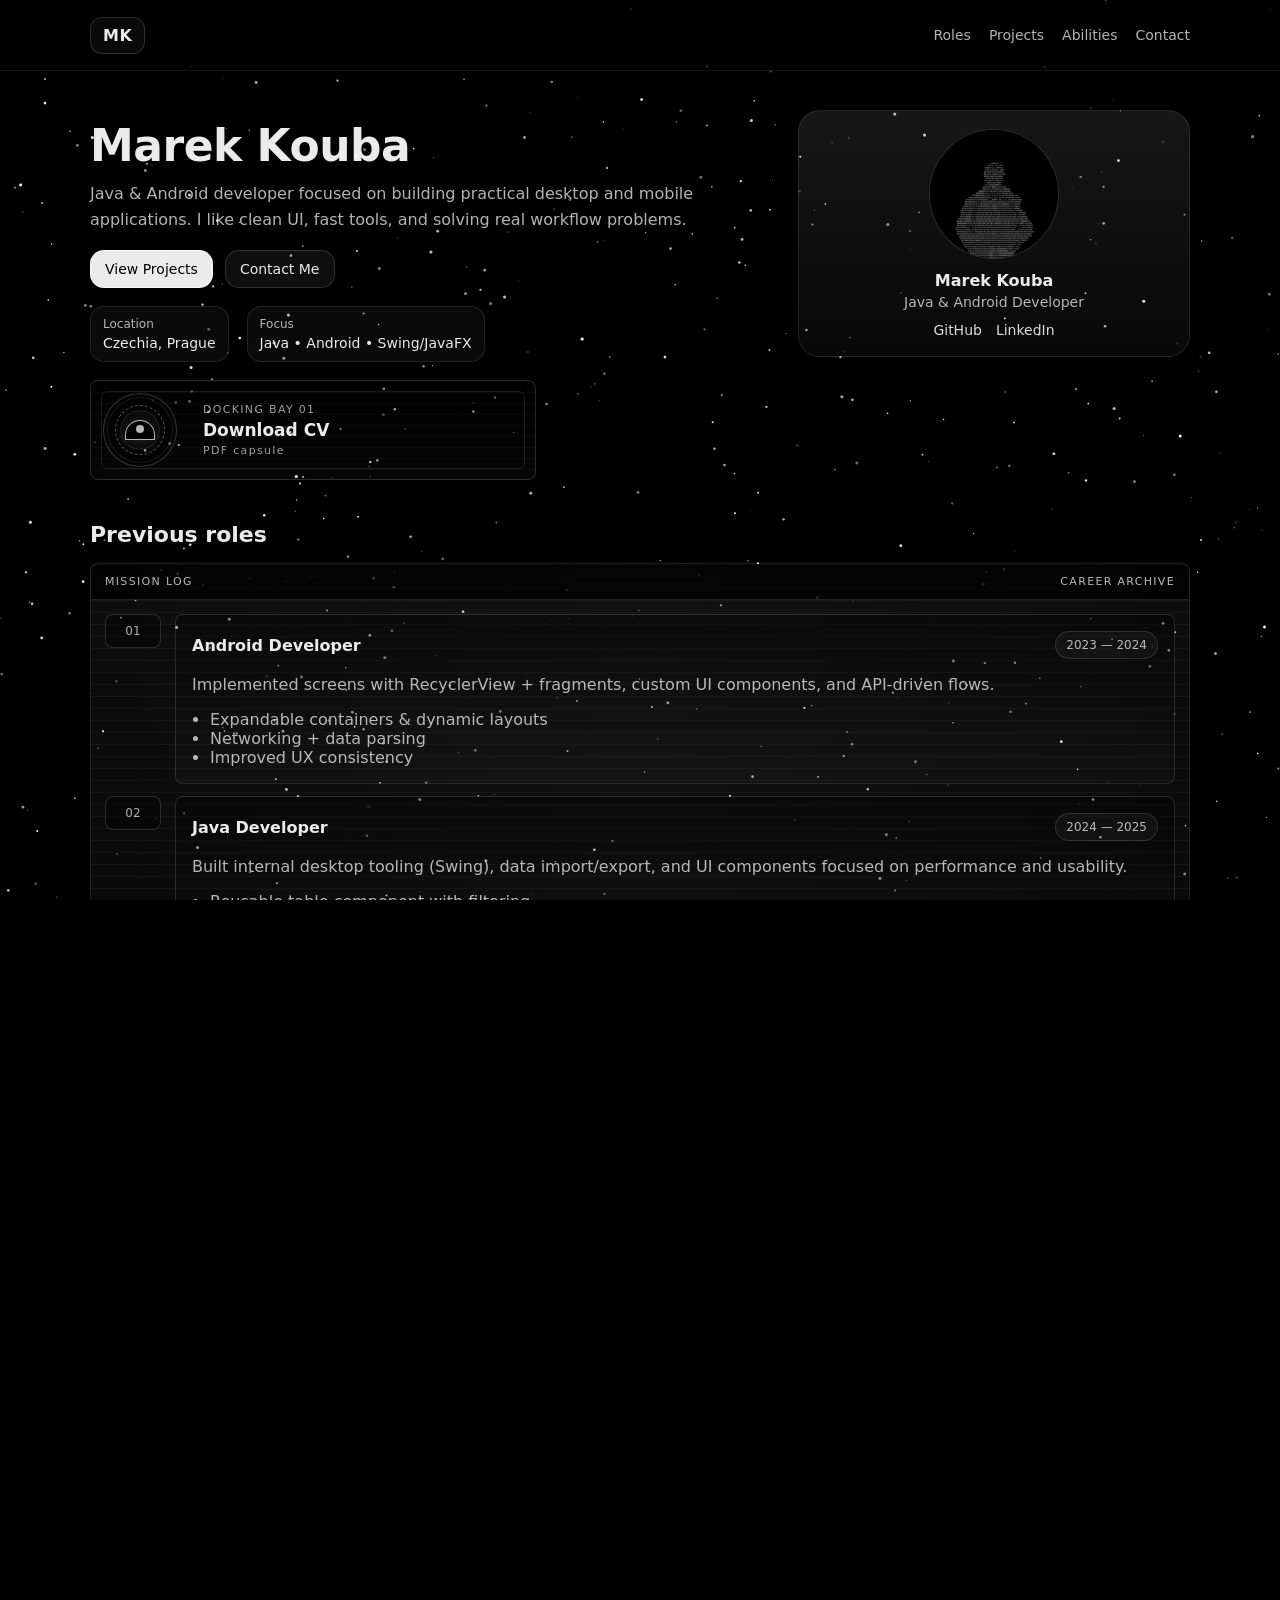
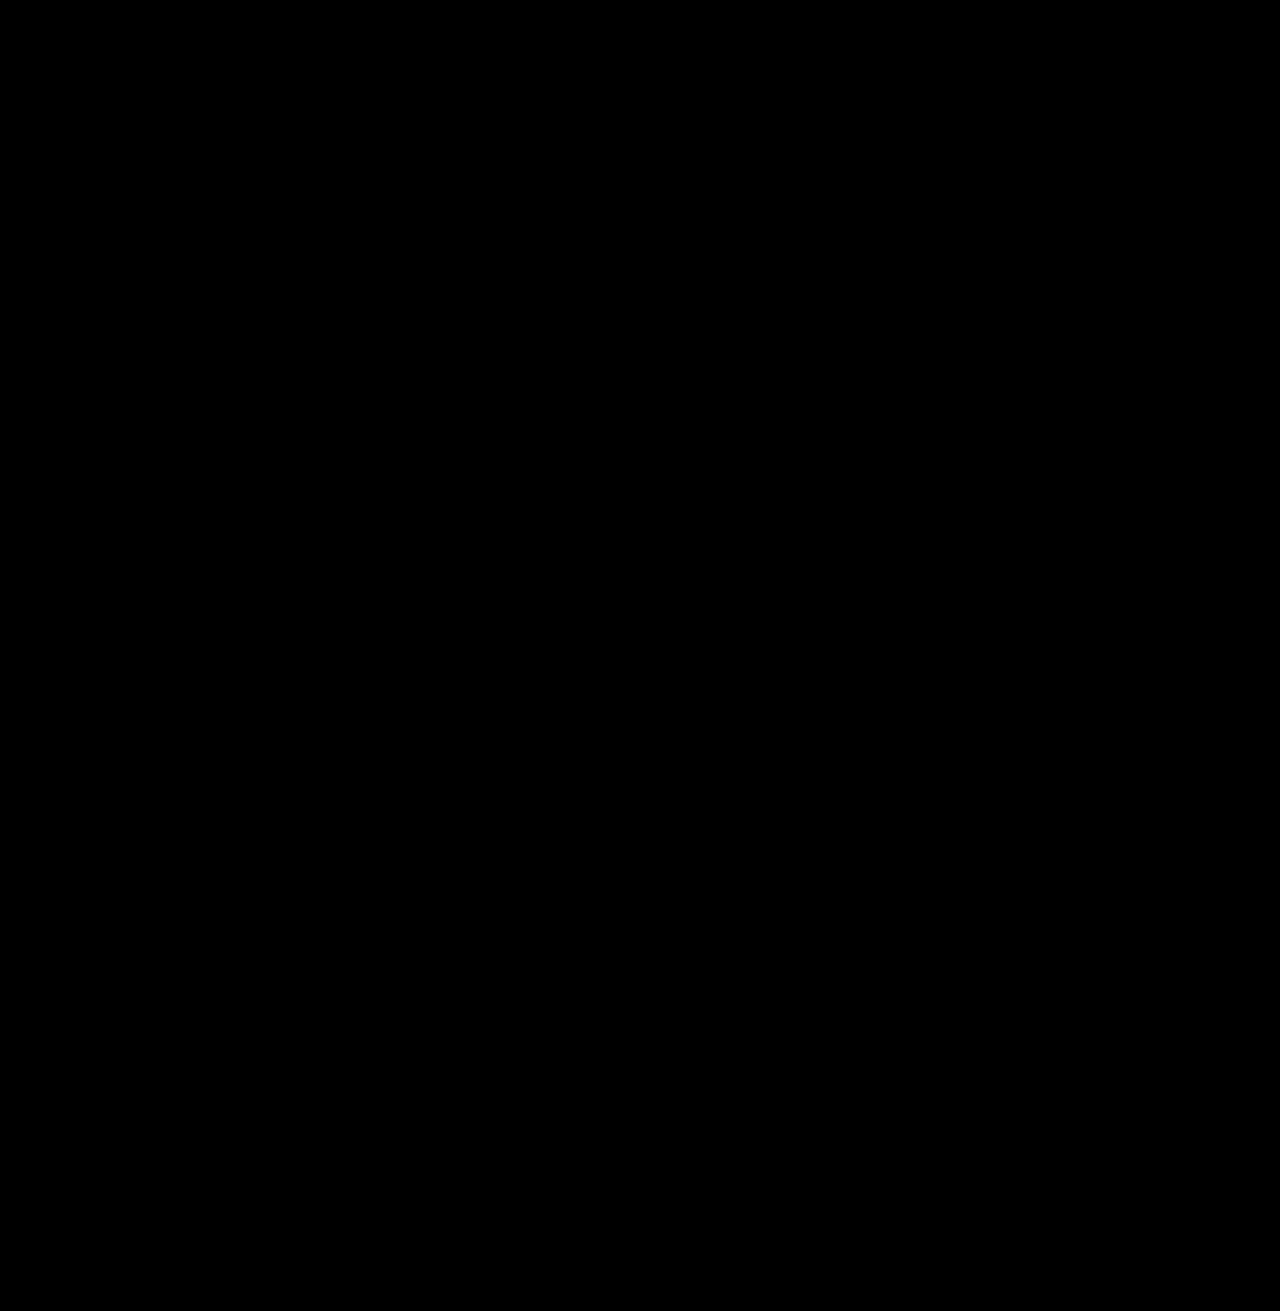
==== commit 812904b1: "Adding the CV downloadable dock" ====
--- a/public/index.html
+++ b/public/index.html
@@ -50,6 +50,18 @@
             <span class="meta-value">Java • Android • Swing/JavaFX</span>
           </div>
         </div>
+
+        <a class="cv-dock" href="./assets/docs/Marek-Kouba-CV.pdf" download>
+          <span class="cv-dock__bay" aria-hidden="true">
+            <span class="cv-dock__rings"></span>
+            <span class="cv-dock__ship"></span>
+          </span>
+          <span class="cv-dock__text">
+            <span class="cv-dock__eyebrow">DOCKING BAY 01</span>
+            <span class="cv-dock__title">Download CV</span>
+            <span class="cv-dock__meta">PDF capsule</span>
+          </span>
+        </a>
       </div>
 
       <aside class="hero__right">
@@ -62,7 +74,6 @@
           <div class="avatar-card__links">
             <a href="https://github.com/ArqonOne" target="blank" aria-label="GitHub">GitHub</a>
             <a href="https://www.linkedin.com/in/marek-kouba-42253a305/" target="blank" aria-label="LinkedIn">LinkedIn</a>
-            <a href="#" aria-label="CV">CV</a>
           </div>
         </div>
       </aside>
@@ -172,6 +183,8 @@
       <div class="section__head">
         <h2>Projects</h2>
       </div>
+
+      <div id="projectRadar" class="project-radar" aria-label="Project navigation radar"></div>
 
       <div class="planets-block" id="planetsBlock">
         <div id="planetsTip" class="planets-tip" aria-hidden="true"></div>
--- a/src/styles/styles.css
+++ b/src/styles/styles.css
@@ -138,6 +138,111 @@
   display: block;
   margin-top: 4px;
   font-size: 14px;
+}
+
+.cv-dock {
+  position: relative;
+  display: grid;
+  grid-template-columns: 86px minmax(0, 1fr);
+  gap: 14px;
+  align-items: center;
+  width: min(420px, 100%);
+  margin-top: 18px;
+  padding: 12px;
+  border: 1px solid rgba(255,255,255,0.14);
+  border-radius: 8px;
+  background:
+    repeating-linear-gradient(180deg, rgba(255,255,255,0.028) 0 1px, transparent 1px 11px),
+    radial-gradient(circle at 14% 20%, rgba(255,255,255,0.12) 0 1px, transparent 1.6px),
+    linear-gradient(180deg, rgba(0,0,0,0.44), rgba(255,255,255,0.025));
+  color: var(--text);
+  overflow: hidden;
+  text-decoration: none;
+}
+
+.cv-dock::after {
+  content: "";
+  position: absolute;
+  inset: 10px;
+  pointer-events: none;
+  border: 1px solid rgba(255,255,255,0.10);
+  border-radius: 6px;
+}
+
+.cv-dock__bay {
+  position: relative;
+  display: grid;
+  place-items: center;
+  width: 72px;
+  aspect-ratio: 1;
+  border: 1px solid rgba(255,255,255,0.20);
+  border-radius: 50%;
+  background:
+    radial-gradient(circle, transparent 0 36%, rgba(255,255,255,0.10) 37% 38%, transparent 39% 62%, rgba(255,255,255,0.08) 63% 64%, transparent 65%),
+    rgba(0,0,0,0.28);
+}
+
+.cv-dock__rings {
+  position: absolute;
+  inset: 11px;
+  border-radius: 50%;
+  border: 1px dashed rgba(255,255,255,0.36);
+  animation: dock-spin 9s linear infinite;
+}
+
+.cv-dock__ship {
+  width: 28px;
+  height: 18px;
+  border: 1px solid rgba(255,255,255,0.72);
+  border-radius: 999px 999px 8px 8px;
+  background: #000;
+  box-shadow: 0 0 18px rgba(255,255,255,0.20);
+  transition: transform 180ms ease;
+}
+
+.cv-dock__ship::after {
+  content: "";
+  display: block;
+  width: 8px;
+  height: 8px;
+  margin: 4px auto 0;
+  border-radius: 50%;
+  background: rgba(255,255,255,0.72);
+}
+
+.cv-dock__text {
+  position: relative;
+  z-index: 1;
+  display: grid;
+  gap: 4px;
+}
+
+.cv-dock__eyebrow,
+.cv-dock__meta {
+  color: rgba(255,255,255,0.62);
+  font-size: 11px;
+  letter-spacing: 0.12em;
+}
+
+.cv-dock__title {
+  font-size: 17px;
+  font-weight: 700;
+}
+
+.cv-dock:hover {
+  border-color: rgba(255,255,255,0.34);
+  background:
+    repeating-linear-gradient(180deg, rgba(255,255,255,0.035) 0 1px, transparent 1px 11px),
+    radial-gradient(circle at 14% 20%, rgba(255,255,255,0.16) 0 1px, transparent 1.6px),
+    linear-gradient(180deg, rgba(0,0,0,0.38), rgba(255,255,255,0.05));
+}
+
+.cv-dock:hover .cv-dock__ship {
+  transform: translateX(5px);
+}
+
+@keyframes dock-spin {
+  to { transform: rotate(360deg); }
 }
 
 /* Cards + grids */
--- a/src/styles/planets.css
+++ b/src/styles/planets.css
@@ -1,4 +1,130 @@
 /* planets.css */
+
+/* ===== Project navigation radar ===== */
+.project-radar {
+  display: grid;
+  grid-template-columns: 118px minmax(0, 1fr);
+  gap: 14px;
+  align-items: stretch;
+  margin-bottom: 12px;
+}
+
+.project-radar__scope,
+.project-radar__filters {
+  border: 1px solid rgba(255,255,255,0.12);
+  border-radius: 8px;
+  background:
+    radial-gradient(circle at 50% 50%, transparent 0 24%, rgba(255,255,255,0.08) 24.5% 25%, transparent 25.5% 48%, rgba(255,255,255,0.08) 48.5% 49%, transparent 49.5%),
+    linear-gradient(180deg, rgba(0,0,0,0.42), rgba(255,255,255,0.025));
+}
+
+.project-radar__scope {
+  position: relative;
+  width: 118px;
+  aspect-ratio: 1;
+  min-height: 104px;
+  overflow: hidden;
+}
+
+.project-radar__scope::before,
+.project-radar__scope::after {
+  content: "";
+  position: absolute;
+  inset: 14px;
+  border-radius: 50%;
+  pointer-events: none;
+}
+
+.project-radar__scope::before {
+  border: 1px solid rgba(255,255,255,0.20);
+}
+
+.project-radar__scope::after {
+  background:
+    linear-gradient(90deg, transparent calc(50% - 0.5px), rgba(255,255,255,0.18) 50%, transparent calc(50% + 0.5px)),
+    linear-gradient(0deg, transparent calc(50% - 0.5px), rgba(255,255,255,0.18) 50%, transparent calc(50% + 0.5px));
+}
+
+.project-radar__sweep {
+  position: absolute;
+  left: 50%;
+  top: 50%;
+  width: 42%;
+  height: 1px;
+  transform-origin: 0 50%;
+  background: linear-gradient(90deg, rgba(255,255,255,0.76), transparent);
+  filter: drop-shadow(0 0 8px rgba(255,255,255,0.28));
+  animation: radar-sweep 5.5s linear infinite;
+}
+
+.project-radar__ping {
+  position: absolute;
+  width: 6px;
+  height: 6px;
+  border-radius: 50%;
+  background: rgba(255,255,255,0.80);
+  box-shadow: 0 0 12px rgba(255,255,255,0.35);
+}
+
+.project-radar__ping--a { left: 34%; top: 36%; }
+.project-radar__ping--b { left: 62%; top: 58%; }
+.project-radar__ping--c { left: 48%; top: 72%; }
+
+@keyframes radar-sweep {
+  to { transform: rotate(360deg); }
+}
+
+.project-radar__filters {
+  display: flex;
+  flex-wrap: wrap;
+  gap: 8px;
+  align-content: center;
+  padding: 12px;
+  background:
+    repeating-linear-gradient(180deg, rgba(255,255,255,0.026) 0 1px, transparent 1px 11px),
+    linear-gradient(180deg, rgba(0,0,0,0.42), rgba(255,255,255,0.025));
+}
+
+.project-radar__filter {
+  display: inline-flex;
+  align-items: center;
+  gap: 8px;
+  min-height: 34px;
+  border: 1px solid rgba(255,255,255,0.14);
+  border-radius: 8px;
+  padding: 7px 10px;
+  background: rgba(0,0,0,0.28);
+  color: rgba(255,255,255,0.74);
+  cursor: pointer;
+}
+
+.project-radar__filter span {
+  font-size: 12px;
+  line-height: 1;
+}
+
+.project-radar__filter small {
+  min-width: 20px;
+  border-radius: 999px;
+  padding: 2px 6px;
+  background: rgba(255,255,255,0.08);
+  color: rgba(255,255,255,0.58);
+  font-size: 11px;
+  line-height: 1.2;
+  text-align: center;
+}
+
+.project-radar__filter:hover,
+.project-radar__filter.is-active {
+  border-color: rgba(255,255,255,0.38);
+  background: rgba(255,255,255,0.10);
+  color: rgba(255,255,255,0.96);
+}
+
+.project-radar__filter.is-active small {
+  background: rgba(255,255,255,0.88);
+  color: #000;
+}
 
 /* The block that defines the section size */
 .planets-block {
@@ -310,6 +436,16 @@
 
 
 @media (max-width: 560px) {
+  .project-radar {
+    grid-template-columns: 1fr;
+  }
+
+  .project-radar__scope {
+    justify-self: center;
+    width: 112px;
+    min-height: 96px;
+  }
+
   .planets-block { height: 300px; }
   .pmodal__panel { width: 360px; }
   .pmodal__imgwrap { height: 190px; }
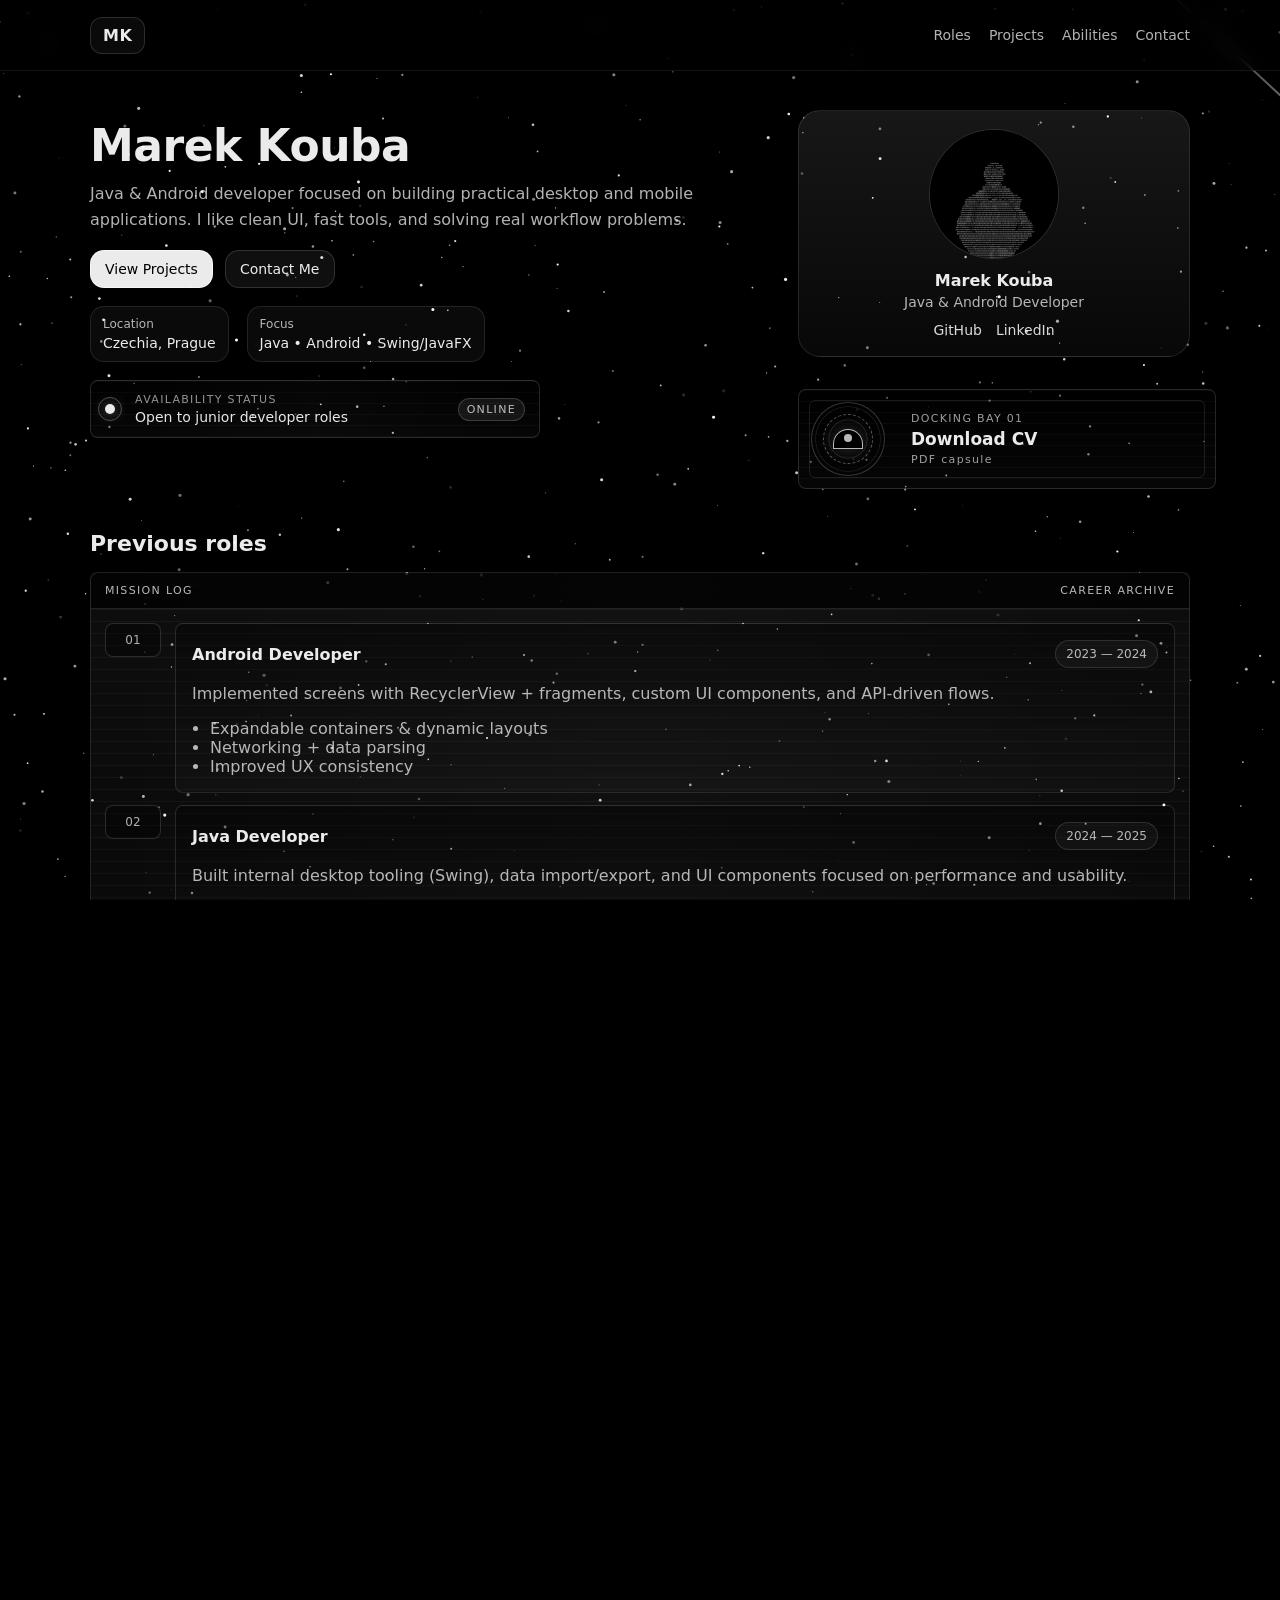
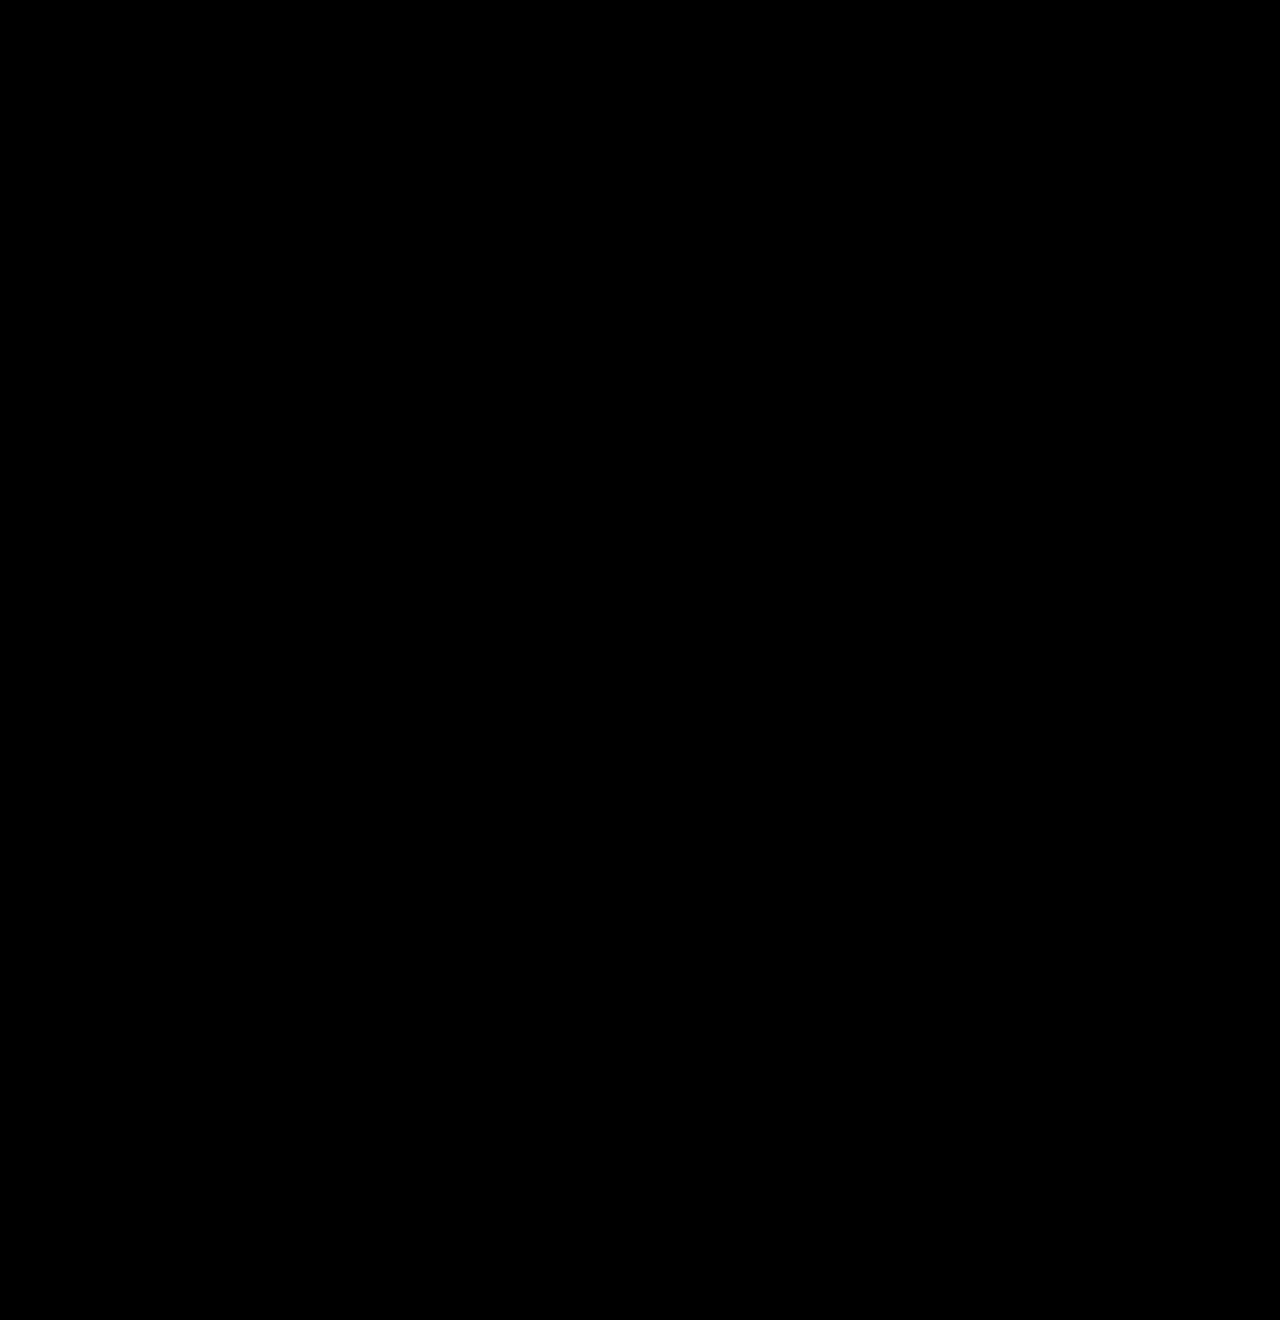
==== commit 7f08eb08: "Moving CV link" ====
--- a/public/index.html
+++ b/public/index.html
@@ -51,6 +51,30 @@
           </div>
         </div>
 
+        <div class="availability-status" aria-label="Availability status">
+          <span class="availability-status__signal" aria-hidden="true"></span>
+          <span class="availability-status__copy">
+            <span class="availability-status__label">Availability Status</span>
+            <span class="availability-status__value">Open to junior developer roles</span>
+          </span>
+          <span class="availability-status__tag">ONLINE</span>
+        </div>
+
+      </div>
+
+      <aside class="hero__right">
+        <div class="avatar-card">
+          <img class="avatar" src="./assets/img/profile.png" alt="Profile photo of Marek Kouba" />
+          <div class="avatar-card__text">
+            <div class="avatar-card__name">Marek Kouba</div>
+            <div class="avatar-card__desc">Java & Android Developer</div>
+          </div>
+          <div class="avatar-card__links">
+            <a href="https://github.com/ArqonOne" target="blank" aria-label="GitHub">GitHub</a>
+            <a href="https://www.linkedin.com/in/marek-kouba-42253a305/" target="blank" aria-label="LinkedIn">LinkedIn</a>
+          </div>
+        </div>
+
         <a class="cv-dock" href="./assets/docs/Marek-Kouba-CV.pdf" download>
           <span class="cv-dock__bay" aria-hidden="true">
             <span class="cv-dock__rings"></span>
@@ -62,20 +86,6 @@
             <span class="cv-dock__meta">PDF capsule</span>
           </span>
         </a>
-      </div>
-
-      <aside class="hero__right">
-        <div class="avatar-card">
-          <img class="avatar" src="./assets/img/profile.png" alt="Profile photo of Marek Kouba" />
-          <div class="avatar-card__text">
-            <div class="avatar-card__name">Marek Kouba</div>
-            <div class="avatar-card__desc">Java & Android Developer</div>
-          </div>
-          <div class="avatar-card__links">
-            <a href="https://github.com/ArqonOne" target="blank" aria-label="GitHub">GitHub</a>
-            <a href="https://www.linkedin.com/in/marek-kouba-42253a305/" target="blank" aria-label="LinkedIn">LinkedIn</a>
-          </div>
-        </div>
       </aside>
     </section>
 
--- a/src/styles/styles.css
+++ b/src/styles/styles.css
@@ -95,6 +95,11 @@
   align-items: start;
 }
 
+.hero__right {
+  display: grid;
+  gap: 14px;
+}
+
 .hero__title {
   margin: 10px 0 10px;
   font-size: 44px;
@@ -140,13 +145,95 @@
   font-size: 14px;
 }
 
+.availability-status {
+  position: relative;
+  display: grid;
+  grid-template-columns: 18px minmax(0, 1fr) auto;
+  gap: 12px;
+  align-items: center;
+  width: min(420px, 100%);
+  margin-top: 18px;
+  padding: 12px 14px;
+  border: 1px solid rgba(255,255,255,0.14);
+  border-radius: 8px;
+  background:
+    repeating-linear-gradient(180deg, rgba(255,255,255,0.026) 0 1px, transparent 1px 11px),
+    linear-gradient(180deg, rgba(0,0,0,0.38), rgba(255,255,255,0.025));
+  overflow: hidden;
+}
+
+.availability-status::before {
+  content: "";
+  position: absolute;
+  inset: 0;
+  pointer-events: none;
+  background: linear-gradient(90deg, transparent, rgba(255,255,255,0.08), transparent);
+  opacity: 0.24;
+}
+
+.availability-status__signal {
+  position: relative;
+  z-index: 1;
+  width: 10px;
+  height: 10px;
+  border-radius: 50%;
+  background: rgba(255,255,255,0.92);
+  box-shadow: 0 0 14px rgba(255,255,255,0.46);
+}
+
+.availability-status__signal::after {
+  content: "";
+  position: absolute;
+  inset: -7px;
+  border: 1px solid rgba(255,255,255,0.28);
+  border-radius: 50%;
+  animation: status-pulse 1.9s ease-out infinite;
+}
+
+.availability-status__copy {
+  position: relative;
+  z-index: 1;
+  display: grid;
+  gap: 3px;
+}
+
+.availability-status__label {
+  color: rgba(255,255,255,0.58);
+  font-size: 11px;
+  letter-spacing: 0.12em;
+  text-transform: uppercase;
+}
+
+.availability-status__value {
+  color: rgba(255,255,255,0.90);
+  font-size: 14px;
+}
+
+.availability-status__tag {
+  position: relative;
+  z-index: 1;
+  border: 1px solid rgba(255,255,255,0.16);
+  border-radius: 999px;
+  padding: 5px 8px;
+  background: rgba(255,255,255,0.07);
+  color: rgba(255,255,255,0.72);
+  font-size: 11px;
+  line-height: 1;
+  letter-spacing: 0.12em;
+}
+
+@keyframes status-pulse {
+  0% { transform: scale(0.65); opacity: 0.9; }
+  100% { transform: scale(1.85); opacity: 0; }
+}
+
 .cv-dock {
   position: relative;
   display: grid;
   grid-template-columns: 86px minmax(0, 1fr);
   gap: 14px;
   align-items: center;
-  width: min(420px, 100%);
+  width: 100%;
   margin-top: 18px;
   padding: 12px;
   border: 1px solid rgba(255,255,255,0.14);
@@ -752,6 +839,15 @@
     grid-template-columns: 1fr;
   }
 
+  .availability-status {
+    grid-template-columns: 18px minmax(0, 1fr);
+  }
+
+  .availability-status__tag {
+    grid-column: 2;
+    justify-self: start;
+  }
+
   .grid--3 {
     grid-template-columns: 1fr;
   }
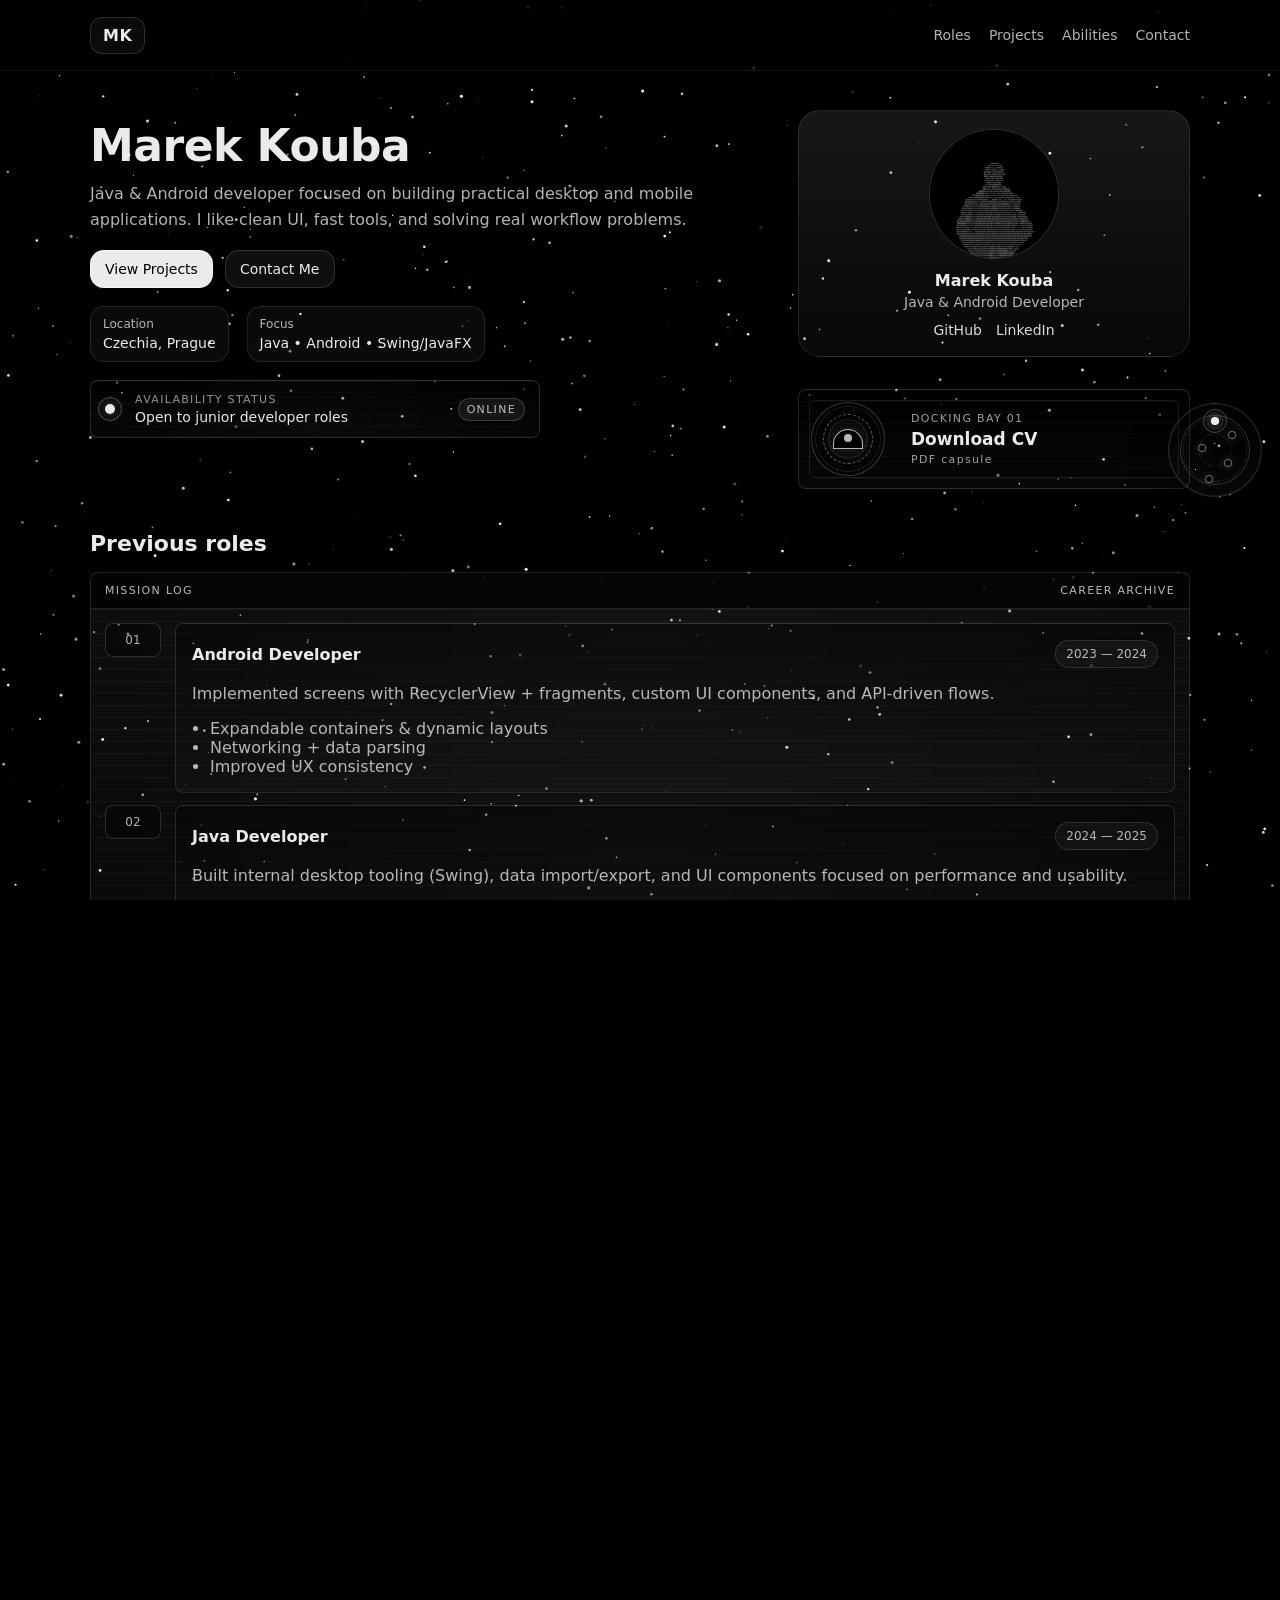
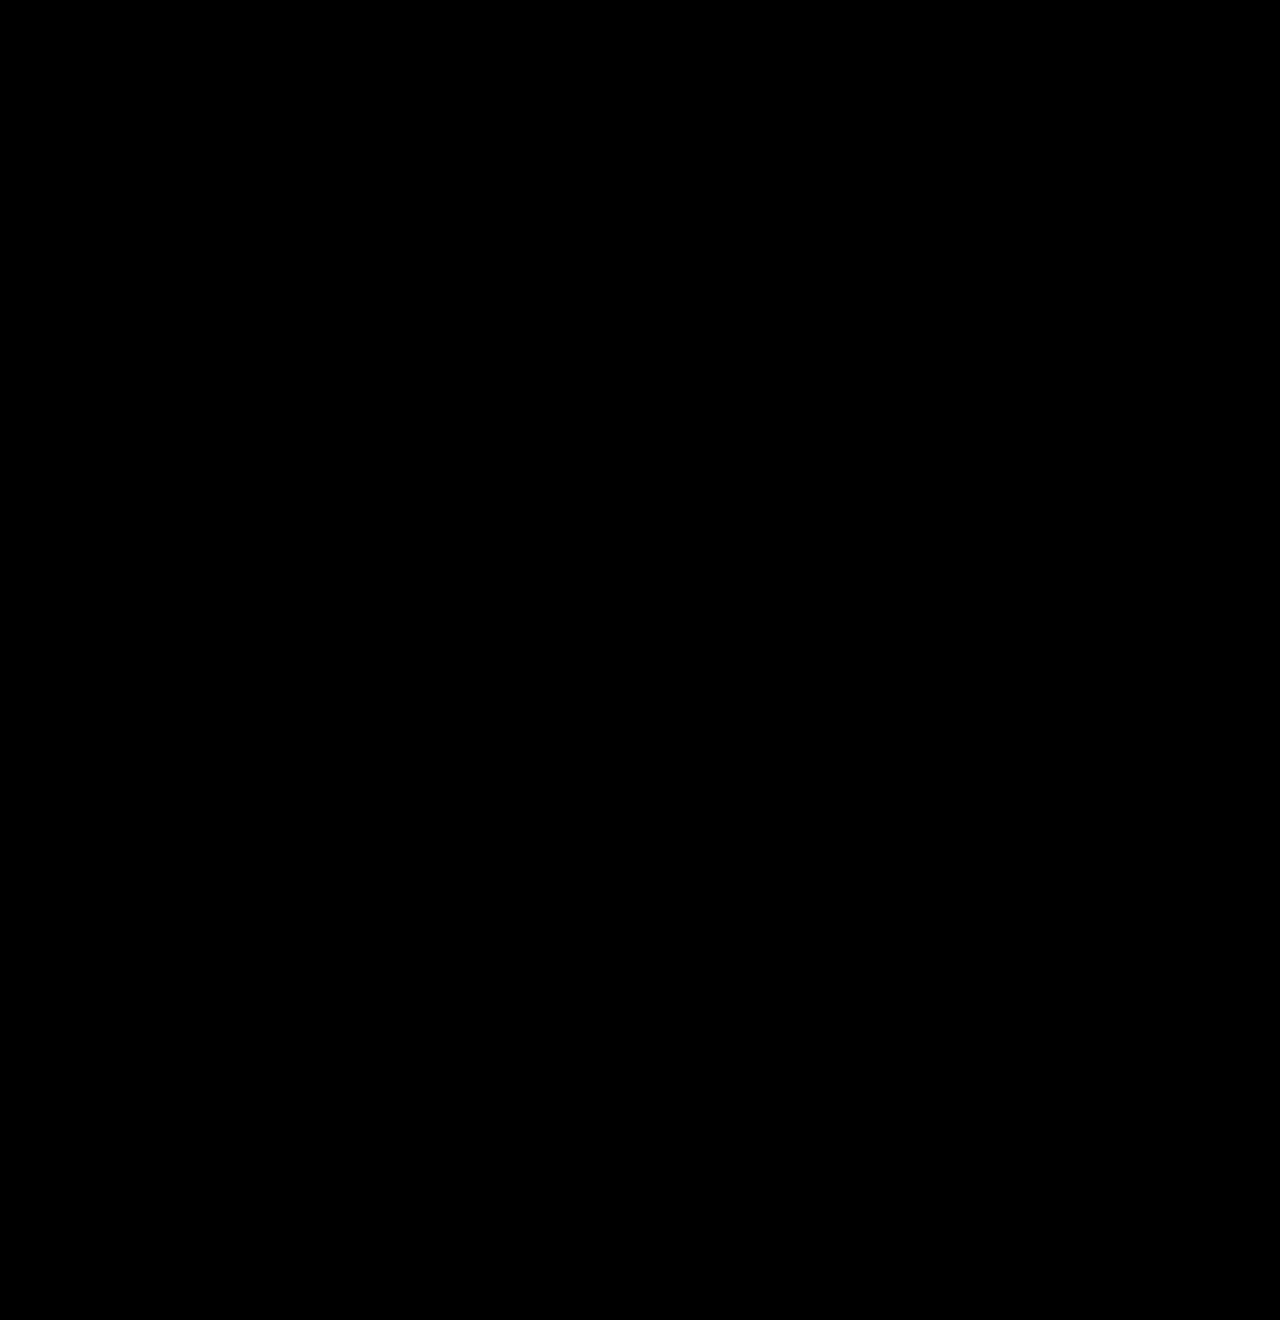
==== commit 53132aa3: "Adding minimap radar" ====
--- a/public/index.html
+++ b/public/index.html
@@ -25,9 +25,17 @@
     </div>
   </header>
 
+  <nav class="minimap-radar" aria-label="Page minimap">
+    <a class="minimap-radar__blip minimap-radar__blip--home is-active" href="#home" aria-label="Home" style="--x: 50%; --y: 18%;"></a>
+    <a class="minimap-radar__blip minimap-radar__blip--roles" href="#roles" aria-label="Roles" style="--x: 68%; --y: 34%;"></a>
+    <a class="minimap-radar__blip minimap-radar__blip--projects" href="#projects" aria-label="Projects" style="--x: 36%; --y: 48%;"></a>
+    <a class="minimap-radar__blip minimap-radar__blip--skills" href="#skills" aria-label="Abilities" style="--x: 64%; --y: 64%;"></a>
+    <a class="minimap-radar__blip minimap-radar__blip--contact" href="#contact" aria-label="Contact" style="--x: 44%; --y: 82%;"></a>
+  </nav>
+
   <main id="top" class="container page">
     <!-- HERO -->
-    <section class="hero">
+    <section id="home" class="hero">
       <div class="hero__left">
         <h1 class="hero__title">Marek Kouba</h1>
         <p class="hero__subtitle">
@@ -343,6 +351,7 @@
   <script>
     document.getElementById("y").textContent = new Date().getFullYear();
   </script>
+  <script src="../src/js/minimap-radar.js"></script>
   <script type="module" src="../src/js/projects-planets.js"></script>
 
 </body>
--- a/src/styles/styles.css
+++ b/src/styles/styles.css
@@ -69,9 +69,94 @@
   color: var(--text);
 }
 
+/* Minimap radar */
+.minimap-radar {
+  position: fixed;
+  right: 18px;
+  top: 50%;
+  z-index: 4;
+  width: 92px;
+  aspect-ratio: 1;
+  border: 1px solid rgba(255,255,255,0.14);
+  border-radius: 50%;
+  background:
+    radial-gradient(circle at 50% 50%, transparent 0 24%, rgba(255,255,255,0.09) 24.5% 25%, transparent 25.5% 48%, rgba(255,255,255,0.09) 48.5% 49%, transparent 49.5%),
+    linear-gradient(180deg, rgba(0,0,0,0.42), rgba(255,255,255,0.025));
+  box-shadow:
+    0 0 0 1px rgba(255,255,255,0.04) inset,
+    0 18px 42px rgba(0,0,0,0.36);
+  transform: translateY(-50%);
+}
+
+.minimap-radar::before,
+.minimap-radar::after {
+  content: "";
+  position: absolute;
+  inset: 11px;
+  border-radius: 50%;
+  pointer-events: none;
+}
+
+.minimap-radar::before {
+  border: 1px solid rgba(255,255,255,0.18);
+}
+
+.minimap-radar::after {
+  background:
+    linear-gradient(90deg, transparent calc(50% - 0.5px), rgba(255,255,255,0.16) 50%, transparent calc(50% + 0.5px)),
+    linear-gradient(0deg, transparent calc(50% - 0.5px), rgba(255,255,255,0.16) 50%, transparent calc(50% + 0.5px));
+}
+
+.minimap-radar__blip {
+  position: absolute;
+  left: var(--x);
+  top: var(--y);
+  z-index: 1;
+  width: 24px;
+  height: 24px;
+  border-radius: 50%;
+  background: transparent;
+  transform: translate(-50%, -50%);
+}
+
+.minimap-radar__blip::before {
+  content: "";
+  position: absolute;
+  inset: 8px;
+  border: 1px solid rgba(255,255,255,0.42);
+  border-radius: 50%;
+  background: rgba(0,0,0,0.72);
+  box-shadow: 0 0 10px rgba(255,255,255,0.18);
+}
+
+.minimap-radar__blip:hover::before,
+.minimap-radar__blip.is-active::before {
+  background: rgba(255,255,255,0.92);
+  border-color: rgba(255,255,255,0.92);
+  box-shadow:
+    0 0 0 5px rgba(255,255,255,0.08),
+    0 0 18px rgba(255,255,255,0.45);
+}
+
+.minimap-radar__blip.is-active::after {
+  content: "";
+  position: absolute;
+  inset: 0;
+  border: 1px solid rgba(255,255,255,0.24);
+  border-radius: 50%;
+  pointer-events: none;
+  animation: minimap-pulse 1.8s ease-out infinite;
+}
+
+@keyframes minimap-pulse {
+  0% { transform: scale(0.65); opacity: 0.9; }
+  100% { transform: scale(1.7); opacity: 0; }
+}
+
 /* Sections */
 .section {
   margin-top: 42px;
+  scroll-margin-top: 88px;
 }
 
 .section__head {
@@ -93,6 +178,7 @@
   grid-template-columns: 1.4fr 0.8fr;
   gap: 22px;
   align-items: start;
+  scroll-margin-top: 88px;
 }
 
 .hero__right {
@@ -229,6 +315,7 @@
 
 .cv-dock {
   position: relative;
+  box-sizing: border-box;
   display: grid;
   grid-template-columns: 86px minmax(0, 1fr);
   gap: 14px;
@@ -711,11 +798,15 @@
   display: grid;
   grid-template-columns: minmax(220px, 0.72fr) minmax(0, 1.28fr);
   gap: 14px;
+  width: 100%;
+  min-width: 0;
 }
 
 .command-console__direct,
 .command-form {
   position: relative;
+  box-sizing: border-box;
+  min-width: 0;
   border: 1px solid var(--border);
   border-radius: 8px;
   background:
@@ -794,6 +885,7 @@
 }
 
 .command-form label {
+  min-width: 0;
   color: rgba(255,255,255,0.68);
   font-size: 12px;
   letter-spacing: 0.08em;
@@ -801,6 +893,8 @@
 
 .command-form input,
 .command-form textarea {
+  box-sizing: border-box;
+  min-width: 0;
   border-radius: 8px;
   border-color: rgba(255,255,255,0.14);
   background: rgba(0,0,0,0.42);
@@ -839,6 +933,10 @@
     grid-template-columns: 1fr;
   }
 
+  .minimap-radar {
+    display: none;
+  }
+
   .availability-status {
     grid-template-columns: 18px minmax(0, 1fr);
   }
@@ -878,6 +976,11 @@
     grid-template-columns: 1fr;
   }
 
+  .command-console__direct,
+  .command-form {
+    width: 100%;
+  }
+
   .topbar__inner {
     gap: 14px;
   }
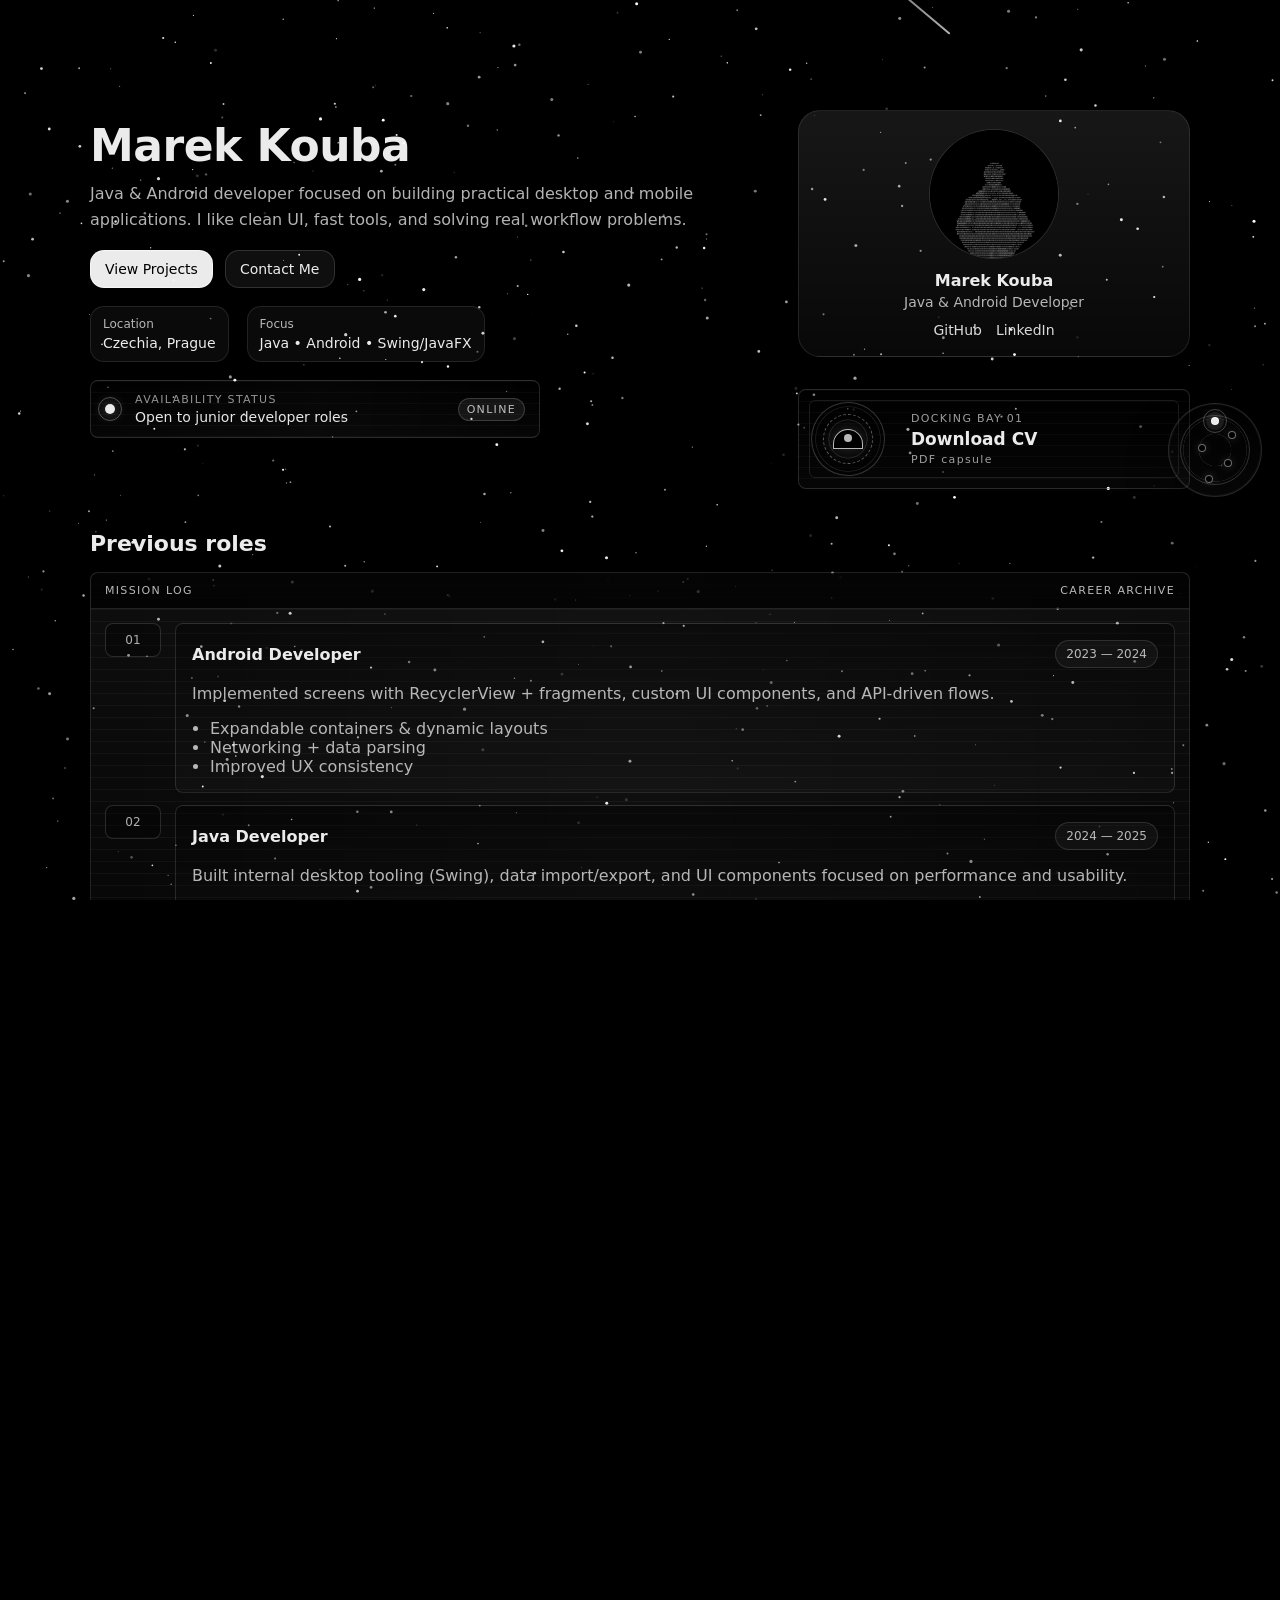
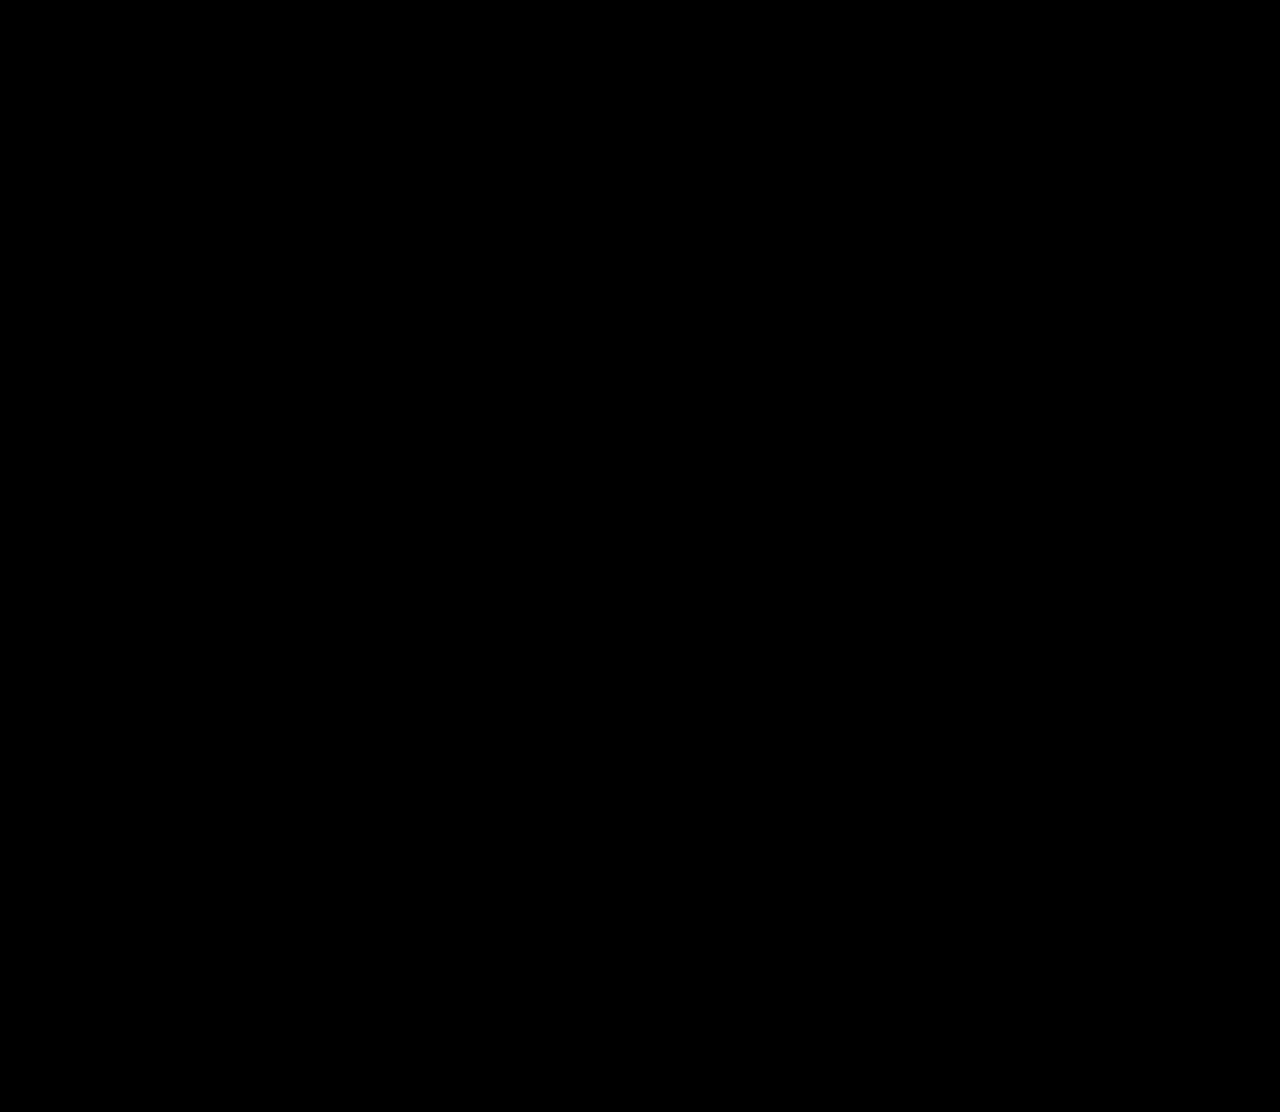
==== commit fe515870: "Clean up" ====
--- a/public/index.html
+++ b/public/index.html
@@ -13,20 +13,8 @@
 <body>
   <canvas id="starfield" aria-hidden="true"></canvas>
 
-  <header class="topbar">
-    <div class="container topbar__inner">
-      <a class="brand" href="#top">MK</a>
-      <nav class="nav">
-        <a href="#roles">Roles</a>
-        <a href="#projects">Projects</a>
-        <a href="#skills">Abilities</a>
-        <a href="#contact">Contact</a>
-      </nav>
-    </div>
-  </header>
-
   <nav class="minimap-radar" aria-label="Page minimap">
-    <a class="minimap-radar__blip minimap-radar__blip--home is-active" href="#home" aria-label="Home" style="--x: 50%; --y: 18%;"></a>
+    <a class="minimap-radar__blip minimap-radar__blip--home" href="#home" aria-label="Home" style="--x: 50%; --y: 18%;"></a>
     <a class="minimap-radar__blip minimap-radar__blip--roles" href="#roles" aria-label="Roles" style="--x: 68%; --y: 34%;"></a>
     <a class="minimap-radar__blip minimap-radar__blip--projects" href="#projects" aria-label="Projects" style="--x: 36%; --y: 48%;"></a>
     <a class="minimap-radar__blip minimap-radar__blip--skills" href="#skills" aria-label="Abilities" style="--x: 64%; --y: 64%;"></a>
@@ -109,7 +97,6 @@
           <span>CAREER ARCHIVE</span>
         </div>
         <div class="mission-log__entries">
-          <!-- Add more roles by copying a mission-log__entry. The log scrolls when it grows. -->
           <article class="mission-log__entry">
             <div class="mission-log__body">
               <div class="mission-log__top">
@@ -144,54 +131,6 @@
               </ul>
             </div>
           </article>
-
-          <article class="mission-log__entry">
-            <div class="mission-log__body">
-              <div class="mission-log__top">
-                <h3>Test Role</h3>
-                <span class="chip">2022 — 2023</span>
-              </div>
-              <p class="muted">
-                Temporary role entry to verify the mission log can hold more milestones.
-              </p>
-              <ul class="list">
-                <li>Log spacing test</li>
-                <li>Archive scrolling test</li>
-              </ul>
-            </div>
-          </article>
-
-          <article class="mission-log__entry">
-            <div class="mission-log__body">
-              <div class="mission-log__top">
-                <h3>Test Role</h3>
-                <span class="chip">2022 — 2023</span>
-              </div>
-              <p class="muted">
-                Temporary role entry to verify the mission log can hold more milestones.
-              </p>
-              <ul class="list">
-                <li>Log spacing test</li>
-                <li>Archive scrolling test</li>
-              </ul>
-            </div>
-          </article>
-
-          <article class="mission-log__entry">
-            <div class="mission-log__body">
-              <div class="mission-log__top">
-                <h3>Test Role</h3>
-                <span class="chip">2022 — 2023</span>
-              </div>
-              <p class="muted">
-                Temporary role entry to verify the mission log can hold more milestones.
-              </p>
-              <ul class="list">
-                <li>Log spacing test</li>
-                <li>Archive scrolling test</li>
-              </ul>
-            </div>
-          </article>
         </div>
       </div>
     </section>
--- a/src/styles/styles.css
+++ b/src/styles/styles.css
@@ -1,7 +1,6 @@
 :root {
   --text: rgba(255, 255, 255, 0.92);
   --muted: rgba(255, 255, 255, 0.7);
-  --card: rgba(255, 255, 255, 0.06);
   --card2: rgba(255, 255, 255, 0.09);
   --border: rgba(255, 255, 255, 0.10);
   --accent: rgba(255, 255, 255, 0.92);
@@ -22,51 +21,6 @@
   position: relative;
   z-index: 1;
   padding: 110px 0 64px;
-}
-
-/* Topbar */
-.topbar {
-  position: fixed;
-  top: 0;
-  left: 0;
-  right: 0;
-  z-index: 5;
-  background: rgba(0, 0, 0, 0.35);
-  border-bottom: 1px solid rgba(255, 255, 255, 0.08);
-  backdrop-filter: blur(10px);
-}
-
-.topbar__inner {
-  display: flex;
-  align-items: center;
-  justify-content: space-between;
-  height: 70px;
-}
-
-.brand {
-  text-decoration: none;
-  color: var(--text);
-  font-weight: 700;
-  letter-spacing: 0.5px;
-  border: 1px solid rgba(255, 255, 255, 0.14);
-  border-radius: 12px;
-  padding: 8px 12px;
-  background: rgba(255, 255, 255, 0.04);
-}
-
-.nav {
-  display: flex;
-  gap: 18px;
-}
-
-.nav a {
-  color: var(--muted);
-  text-decoration: none;
-  font-size: 14px;
-}
-
-.nav a:hover {
-  color: var(--text);
 }
 
 /* Minimap radar */
@@ -130,7 +84,8 @@
 }
 
 .minimap-radar__blip:hover::before,
-.minimap-radar__blip.is-active::before {
+.minimap-radar__blip.is-active::before,
+.minimap-radar__blip[aria-current="location"]::before {
   background: rgba(255,255,255,0.92);
   border-color: rgba(255,255,255,0.92);
   box-shadow:
@@ -138,7 +93,8 @@
     0 0 18px rgba(255,255,255,0.45);
 }
 
-.minimap-radar__blip.is-active::after {
+.minimap-radar__blip.is-active::after,
+.minimap-radar__blip[aria-current="location"]::after {
   content: "";
   position: absolute;
   inset: 0;
@@ -419,40 +375,6 @@
   to { transform: rotate(360deg); }
 }
 
-/* Cards + grids */
-.grid {
-  display: grid;
-  gap: 14px;
-}
-
-.grid--2 {
-  grid-template-columns: repeat(2, minmax(0, 1fr));
-}
-
-.grid--3 {
-  grid-template-columns: repeat(3, minmax(0, 1fr));
-}
-
-.card {
-  border: 1px solid var(--border);
-  border-radius: 18px;
-  background: linear-gradient(180deg, var(--card), rgba(255, 255, 255, 0.03));
-  backdrop-filter: blur(10px);
-  padding: 16px 16px;
-}
-
-.card__top {
-  display: flex;
-  align-items: center;
-  justify-content: space-between;
-  gap: 12px;
-}
-
-.card h3 {
-  margin: 0;
-  font-size: 16px;
-}
-
 .muted {
   color: var(--muted);
 }
@@ -472,21 +394,13 @@
   color: var(--muted);
 }
 
-.card__links {
-  display: flex;
-  gap: 12px;
-  margin-top: 12px;
-}
-
-.card__links a,
-.avatar-card__links a,
-.card a {
+.avatar-card__links a {
   color: rgba(255, 255, 255, 0.85);
   text-decoration: none;
   font-size: 14px;
 }
 
-.card a:hover {
+.avatar-card__links a:hover {
   text-decoration: underline;
 }
 
@@ -763,12 +677,6 @@
   background: rgba(255, 255, 255, 0.10);
 }
 
-/* Form */
-.form {
-  display: grid;
-  gap: 10px;
-}
-
 label {
   display: grid;
   gap: 6px;
@@ -946,14 +854,6 @@
     justify-self: start;
   }
 
-  .grid--3 {
-    grid-template-columns: 1fr;
-  }
-
-  .grid--2 {
-    grid-template-columns: 1fr;
-  }
-
   .constellation-grid {
     grid-template-columns: 1fr;
   }
